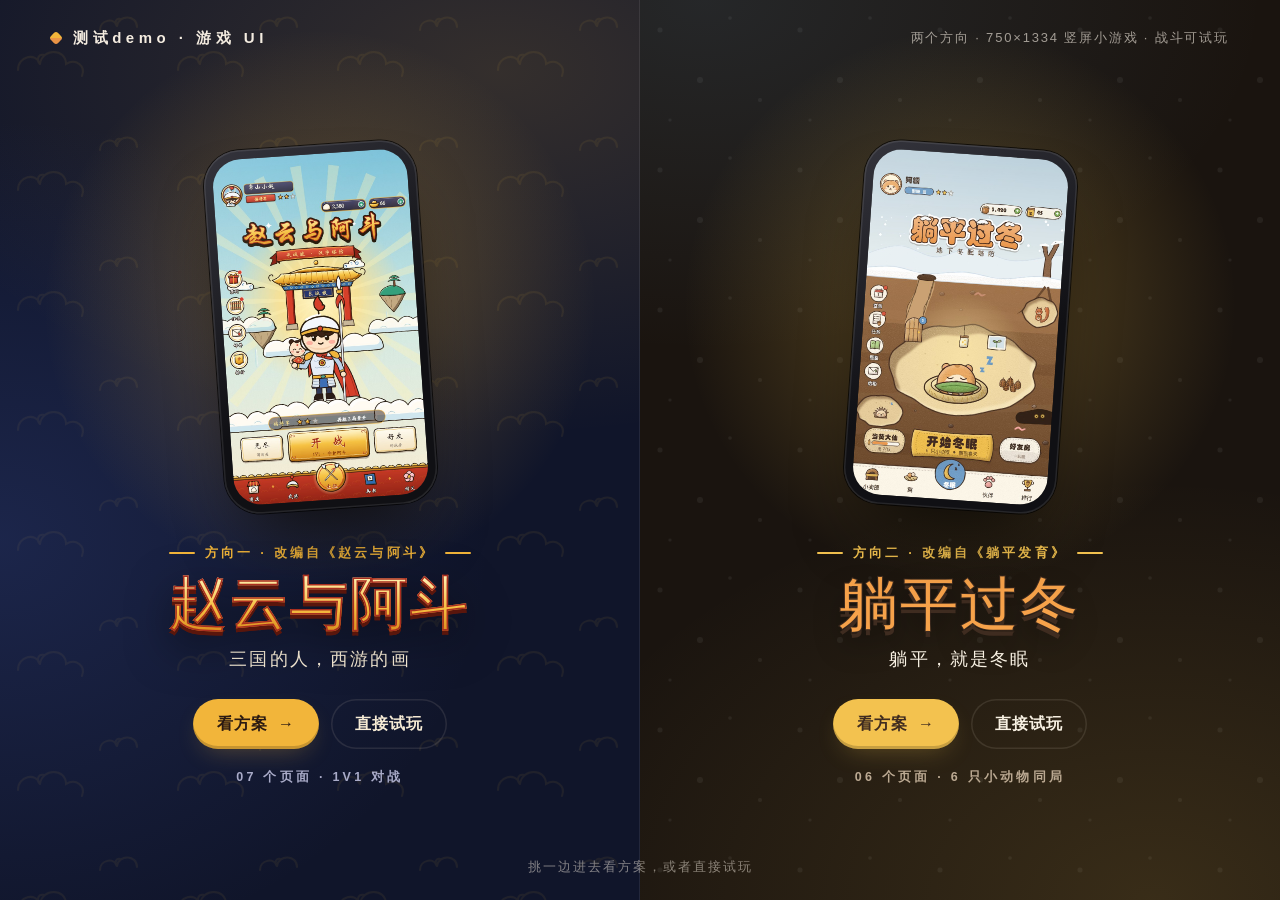
==== index.html @ 1496a067 "测试demo：两个方向的游戏 UI 方案与可试玩 demo 方向一《赵云与阿斗》西游画风、方向二《躺平过冬》动物题材； 首页 + 方案页 + 全屏试玩，750×1334 页面图与展板。  Co-Aut" ====
<!doctype html>
<html lang="zh-CN">
<head>
<meta charset="utf-8">
<meta name="viewport" content="width=device-width,initial-scale=1">
<title>测试demo · 游戏 UI</title>
<link rel="icon" href="data:,">
<link rel="stylesheet" href="site/site.css">
</head>
<body>
<div class="hub-top"><span class="logo"><i></i>测试demo · 游戏 UI</span><span class="meta">两个方向 · 750×1334 竖屏小游戏 · 战斗可试玩</span></div>

<main class="hub">
  <section class="leaf zy t-zy tex">
    <div class="glow"></div>
    <div class="device"><img src="方向一-赵云与阿斗/export/web/01-主页.jpg" alt="赵云与阿斗 主页"></div>
    <div class="leaf-in">
      <span class="kicker">方向一 · 改编自《赵云与阿斗》</span>
      <h1 class="display">赵云与阿斗</h1>
      <p class="tagline">三国的人，西游的画</p>
      <div class="btns"><a class="btn btn-p" href="方向一-赵云与阿斗/index.html">看方案 <span class="ar">→</span></a><a class="btn btn-g" href="方向一-赵云与阿斗/demo.html">直接试玩</a></div>
      <p class="no">07 个页面 · 1V1 对战</p>
    </div>
  </section>

  <section class="leaf tp t-tp tex">
    <div class="glow"></div>
    <div class="device"><img src="方向二-躺平过冬/export/web/01-主页.jpg" alt="躺平过冬 主页"></div>
    <div class="leaf-in">
      <span class="kicker">方向二 · 改编自《躺平发育》</span>
      <h1 class="display">躺平过冬</h1>
      <p class="tagline">躺平，就是冬眠</p>
      <div class="btns"><a class="btn btn-p" href="方向二-躺平过冬/index.html">看方案 <span class="ar">→</span></a><a class="btn btn-g" href="方向二-躺平过冬/demo.html">直接试玩</a></div>
      <p class="no">06 个页面 · 6 只小动物同局</p>
    </div>
  </section>
</main>

<div class="hub-bot">挑一边进去看方案，或者直接试玩</div>
</body>
</html>
---- site/site.css ----
/* 测试demo · 网站样式
   两套主题：.t-zy（赵云与阿斗：天宫夜色 + 金）/ .t-tp（躺平过冬：地底深棕 + 暖灯）
   首页两半各用一套；方向页整页用一套。 */

/* ---------- 基础 ---------- */
:root {
  --ui: "Microsoft YaHei UI", "Microsoft YaHei", "PingFang SC", "Hiragino Sans GB", sans-serif;
  --num: "Bahnschrift", "DIN Alternate", "Segoe UI", sans-serif;
  --ease: cubic-bezier(.2, .7, .2, 1);
  --wrap: 1200px;
}
.t-zy {
  --bg: #10152a; --bg2: #171e3b; --card: #1d2550; --card2: #232d5e;
  --ink: #f7ecd6; --mute: #a9abc8; --dim: #6f7398;
  --line: rgba(242, 190, 90, .2); --line2: rgba(247, 236, 214, .1);
  --accent: #f2b53a; --accent-ink: #2b1a12; --accent2: #e2553b; --glow: rgba(242, 181, 58, .32);
  --display: "STXingkai", "华文行楷", "Xingkai SC", "KaiTi", serif;
  --title-shadow: 0 2px 0 #7a1f12, 0 6px 22px rgba(0, 0, 0, .45);
}
.t-tp {
  --bg: #1a140f; --bg2: #241b14; --card: #2c2219; --card2: #35291e;
  --ink: #f8f1e3; --mute: #bba992; --dim: #7d6b58;
  --line: rgba(243, 194, 79, .2); --line2: rgba(248, 241, 227, .1);
  --accent: #f3c24f; --accent-ink: #3f2c20; --accent2: #ea9446; --glow: rgba(243, 194, 79, .3);
  --display: "STHupo", "华文琥珀", "Hupo", "YouYuan", sans-serif;
  --title-shadow: 0 3px 0 #6b3a14, 0 8px 24px rgba(0, 0, 0, .5);
}
* { box-sizing: border-box; }
html { scroll-behavior: smooth; scroll-padding-top: 76px; }
body { margin: 0; font: 16px/1.8 var(--ui); color: var(--ink); background: var(--bg); -webkit-font-smoothing: antialiased; }
a { color: inherit; text-decoration: none; }
img { display: block; max-width: 100%; }
::selection { background: var(--accent); color: var(--accent-ink); }
.wrap { width: min(var(--wrap), 100% - 64px); margin: 0 auto; }
.sr { position: absolute; width: 1px; height: 1px; overflow: hidden; clip: rect(0 0 0 0); }

/* 背景肌理：天宫 = 祥云纹 + 金光；地底 = 雪点 + 暖光 */
.t-zy .tex, .t-zy.tex { background:
  radial-gradient(900px 520px at 78% 8%, rgba(242, 181, 58, .16), transparent 70%),
  radial-gradient(700px 600px at 0% 60%, rgba(70, 96, 190, .22), transparent 70%),
  url("data:image/svg+xml,%3Csvg xmlns='http://www.w3.org/2000/svg' width='160' height='120'%3E%3Cg fill='none' stroke='%23f2b53a' stroke-opacity='.07' stroke-width='2' stroke-linecap='round'%3E%3Cpath d='M18 70c0-14 18-18 22-6c2-16 26-16 26 0c10-6 20 2 16 12M40 64c-4-4-2-10 4-9M100 30c0-10 14-13 17-4c2-12 20-11 20 1M117 26c-3-3-1-8 3-7'/%3E%3C/g%3E%3C/svg%3E"),
  var(--bg); }
.t-tp .tex, .t-tp.tex { background:
  radial-gradient(900px 600px at 80% 100%, rgba(243, 194, 79, .14), transparent 70%),
  radial-gradient(800px 500px at 10% 0%, rgba(108, 155, 198, .14), transparent 70%),
  url("data:image/svg+xml,%3Csvg xmlns='http://www.w3.org/2000/svg' width='140' height='140'%3E%3Cg fill='%23fff' fill-opacity='.06'%3E%3Ccircle cx='20' cy='30' r='2.5'/%3E%3Ccircle cx='90' cy='18' r='1.8'/%3E%3Ccircle cx='60' cy='80' r='3'/%3E%3Ccircle cx='120' cy='100' r='2'/%3E%3Ccircle cx='30' cy='120' r='1.6'/%3E%3C/g%3E%3C/svg%3E"),
  var(--bg); }

/* ---------- 文字 ---------- */
.kicker { display: inline-flex; align-items: center; gap: 10px; font: 600 13px/1 var(--ui); letter-spacing: .24em; color: var(--accent); }
.kicker::before { content: ""; width: 26px; height: 2px; background: currentColor; border-radius: 2px; }
.display { font-family: var(--display); font-weight: normal; line-height: 1.02; margin: 0; color: var(--accent); text-shadow: var(--title-shadow); letter-spacing: .04em; }
.t-tp .display { color: #f6a24a; -webkit-text-stroke: 2px #3f2c20; paint-order: stroke fill; text-shadow: 0 0 0 transparent, 0 6px 0 #3f2c20, 0 14px 30px rgba(0, 0, 0, .45); }
.t-zy .display { background: linear-gradient(#fff3b8, #f6c043 55%, #d98a1c); -webkit-background-clip: text; background-clip: text; color: transparent; -webkit-text-stroke: 1.5px #a92e1f; text-shadow: none; filter: drop-shadow(0 4px 0 #5a160c) drop-shadow(0 12px 22px rgba(0, 0, 0, .5)); }
.tagline { font: 500 22px/1.5 var(--ui); color: var(--ink); letter-spacing: .12em; margin: 18px 0 0; }
.lead { color: var(--mute); font-size: 17px; line-height: 1.95; max-width: 34em; margin: 22px 0 0; }
.lead b { color: var(--ink); font-weight: 600; }

/* ---------- 按钮 ---------- */
.btn { --h: 50px; display: inline-flex; align-items: center; gap: 10px; height: var(--h); padding: 0 24px; border-radius: 999px; font: 600 16px/1 var(--ui); letter-spacing: .06em; cursor: pointer; border: 0; transition: transform .25s var(--ease), box-shadow .25s var(--ease), background .25s; }
.btn .ar { transition: transform .25s var(--ease); }
.btn:hover .ar { transform: translateX(4px); }
.btn-p { background: var(--accent); color: var(--accent-ink); box-shadow: 0 10px 26px -10px var(--glow), inset 0 -3px 0 rgba(0, 0, 0, .18); }
.btn-p:hover { transform: translateY(-2px); box-shadow: 0 16px 32px -12px var(--glow), inset 0 -3px 0 rgba(0, 0, 0, .18); }
.btn-g { background: transparent; color: var(--ink); box-shadow: inset 0 0 0 1.5px var(--line2); }
.btn-g:hover { box-shadow: inset 0 0 0 1.5px var(--accent); color: var(--accent); }
.btns { display: flex; gap: 12px; flex-wrap: wrap; margin-top: 34px; }

/* ---------- 手机外壳 ---------- */
.device { position: relative; padding: 9px; border-radius: 36px; background: linear-gradient(150deg, #34343c, #101014 60%); box-shadow: inset 0 0 0 1.5px rgba(255, 255, 255, .09), 0 0 0 1px rgba(0, 0, 0, .7), 0 40px 70px -28px rgba(0, 0, 0, .75); }
.device::after { content: ""; position: absolute; inset: 9px; border-radius: 28px; pointer-events: none; background: linear-gradient(135deg, rgba(255, 255, 255, .12), transparent 32%); }
.device img, .device .scr { width: 100%; aspect-ratio: 750 / 1334; border-radius: 28px; object-fit: cover; background: #000; }

/* ---------- 顶栏 ---------- */
.nav { position: sticky; top: 0; z-index: 50; backdrop-filter: blur(14px) saturate(1.2); -webkit-backdrop-filter: blur(14px) saturate(1.2); background: color-mix(in srgb, var(--bg) 78%, transparent); border-bottom: 1px solid var(--line2); }
.nav .wrap { display: flex; align-items: center; height: 64px; gap: 28px; }
.nav .back { display: inline-flex; align-items: center; gap: 8px; color: var(--mute); font-size: 14px; transition: color .2s; }
.nav .back:hover { color: var(--ink); }
.nav .name { font-family: var(--display); font-size: 24px; color: var(--accent); letter-spacing: .06em; }
.nav .links { margin-left: auto; display: flex; gap: 6px; }
.nav .links a { padding: 8px 14px; border-radius: 999px; font-size: 14px; color: var(--mute); transition: color .2s, background .2s; }
.nav .links a:hover { color: var(--ink); }
.nav .links a.on { color: var(--accent-ink); background: var(--accent); }
.nav .other { font-size: 14px; color: var(--mute); padding-left: 18px; border-left: 1px solid var(--line2); transition: color .2s; }
.nav .other:hover { color: var(--accent); }

/* ---------- 方向页：开场 ---------- */
.hero { position: relative; min-height: calc(100vh - 64px); display: grid; grid-template-columns: 1.05fr .95fr; align-items: center; gap: 40px; padding: 40px 0 80px; }
.hero .display { font-size: clamp(64px, 7.2vw, 112px); margin-top: 26px; white-space: nowrap; }
.facts { display: flex; gap: 36px; margin-top: 40px; padding-top: 26px; border-top: 1px solid var(--line2); }
.facts div { display: grid; gap: 4px; }
.facts b { font: 600 34px/1 var(--num); color: var(--ink); }
.facts span { font-size: 13px; color: var(--mute); letter-spacing: .1em; }
.stack { position: relative; height: min(78vh, 720px); }
.stack .device { position: absolute; width: min(300px, 26vw); transition: transform .6s var(--ease); }
.stack .d1 { right: 18%; top: 4%; z-index: 2; transform: rotate(-4deg); }
.stack .d2 { right: 0; top: 18%; transform: rotate(7deg) scale(.86); filter: brightness(.8); }
.stack .halo { position: absolute; right: 8%; top: 12%; width: 520px; height: 520px; border-radius: 50%; background: radial-gradient(circle, var(--glow), transparent 65%); filter: blur(10px); }
.scroll-hint { position: absolute; left: 0; bottom: 26px; display: flex; align-items: center; gap: 10px; color: var(--dim); font-size: 13px; letter-spacing: .14em; }
.scroll-hint i { width: 1px; height: 36px; background: linear-gradient(var(--accent), transparent); animation: drip 1.8s ease-in-out infinite; }
@keyframes drip { 0% { transform: scaleY(0); transform-origin: top; } 50% { transform: scaleY(1); transform-origin: top; } 51% { transform-origin: bottom; } 100% { transform: scaleY(0); transform-origin: bottom; } }

/* ---------- 章节 ---------- */
.sec { padding: 120px 0; position: relative; }
.sec + .sec { border-top: 1px solid var(--line2); }
.sec-head { display: grid; grid-template-columns: 120px 1fr; gap: 24px; margin-bottom: 56px; align-items: end; }
.sec-head .no { font: 600 72px/0.8 var(--num); color: transparent; -webkit-text-stroke: 1.5px var(--accent); opacity: .9; }
.sec-head h2 { margin: 0; font: 700 40px/1.2 var(--ui); letter-spacing: .06em; }
.sec-head h2 small { display: block; font: 600 12px/1 var(--num); letter-spacing: .32em; color: var(--accent); margin-bottom: 14px; }
.sec-head p { grid-column: 2; margin: 14px 0 0; color: var(--mute); max-width: 40em; }
.sub-h { display: flex; align-items: baseline; gap: 14px; margin: 70px 0 24px; font: 700 20px/1 var(--ui); letter-spacing: .08em; }
.sub-h:first-child { margin-top: 0; }
.sub-h span { font: 500 13px/1 var(--ui); color: var(--mute); letter-spacing: .04em; }

/* 改编对照 */
.map { display: grid; grid-template-columns: 1fr 1fr; gap: 14px; }
.map .row { display: grid; grid-template-columns: minmax(96px, .8fr) 28px 1.6fr; align-items: center; gap: 14px; padding: 20px 22px; border-radius: 18px; background: var(--card); box-shadow: inset 0 0 0 1px var(--line2); transition: transform .3s var(--ease), box-shadow .3s; }
.map .row:hover { transform: translateY(-3px); box-shadow: inset 0 0 0 1px var(--line), 0 18px 30px -22px rgba(0, 0, 0, .6); }
.map .was { color: var(--mute); font-size: 15px; line-height: 1.5; }
.map .arr { color: var(--accent); font: 600 18px/1 var(--num); text-align: center; }
.map .now b { display: block; font-size: 17px; line-height: 1.45; color: var(--ink); }
.map .now span { display: block; margin-top: 4px; font-size: 13.5px; line-height: 1.6; color: var(--mute); }
.big-quote { margin: 0 0 48px; font: 500 30px/1.6 var(--ui); letter-spacing: .04em; max-width: 26em; }
.big-quote em { font-style: normal; color: var(--accent); }

/* 视觉：角色台、零件、配色、字体 */
.stage { position: relative; border-radius: 26px; overflow: hidden; background: var(--card); box-shadow: inset 0 0 0 1px var(--line2); }
.stage svg { display: block; width: 100%; height: auto; }
.stage .cap { display: none; }
.parts { display: grid; grid-template-columns: repeat(4, 1fr); gap: 14px; }
.part { border-radius: 20px; background: var(--card); box-shadow: inset 0 0 0 1px var(--line2); padding: 26px 20px 16px; display: grid; justify-items: center; align-content: space-between; gap: 14px; transition: transform .3s var(--ease); }
.part:hover { transform: translateY(-3px); }
.part svg { width: 100%; height: 132px; }
.part span { font-size: 13px; color: var(--mute); }
.pal { display: grid; grid-template-columns: repeat(auto-fit, minmax(120px, 1fr)); gap: 14px; }
.sw { border-radius: 18px; overflow: hidden; background: var(--card); box-shadow: inset 0 0 0 1px var(--line2); }
.sw i { display: block; height: 96px; }
.sw div { padding: 12px 14px 14px; display: grid; gap: 2px; }
.sw b { font-size: 15px; }
.sw code { font: 12px/1 var(--num); color: var(--mute); letter-spacing: .06em; }
.type { display: grid; grid-template-columns: 1.3fr 1fr 1fr; gap: 14px; }
.type > div { border-radius: 20px; background: var(--card); box-shadow: inset 0 0 0 1px var(--line2); padding: 26px 26px 22px; }
.type .smp { font-size: 54px; line-height: 1.15; color: var(--ink); margin-bottom: 14px; }
.type b { display: block; font-size: 15px; }
.type span { font-size: 13px; color: var(--mute); }

/* 页面一览 */
.gallery { display: grid; grid-template-columns: repeat(4, 1fr); gap: 40px 28px; }
.shot { cursor: zoom-in; }
.shot .device { transition: transform .45s var(--ease), box-shadow .45s var(--ease); }
.shot:hover .device { transform: translateY(-8px); box-shadow: inset 0 0 0 1.5px rgba(255, 255, 255, .09), 0 0 0 1px rgba(0, 0, 0, .7), 0 50px 80px -30px rgba(0, 0, 0, .85), 0 0 0 3px var(--accent); }
.shot figcaption { margin-top: 18px; display: grid; gap: 4px; }
.shot figcaption b { font-size: 16px; display: flex; align-items: baseline; gap: 10px; }
.shot figcaption b em { font: 600 13px/1 var(--num); font-style: normal; color: var(--accent); letter-spacing: .1em; }
.shot figcaption span { font-size: 13.5px; color: var(--mute); line-height: 1.65; }

/* 看大图 */
.lb { position: fixed; inset: 0; z-index: 200; display: grid; grid-template-columns: 80px 1fr 80px; align-items: center; background: rgba(6, 6, 10, .86); backdrop-filter: blur(8px); -webkit-backdrop-filter: blur(8px); opacity: 0; pointer-events: none; transition: opacity .3s var(--ease); }
.lb.on { opacity: 1; pointer-events: auto; }
.lb figure { margin: 0; display: grid; justify-items: center; gap: 16px; }
.lb .device { height: min(86vh, 980px); width: auto; aspect-ratio: auto; }
.lb .device img { height: calc(min(86vh, 980px) - 18px); width: auto; }
.lb.on .device { animation: pop .35s var(--ease); }
@keyframes pop { from { transform: scale(.94); opacity: .4; } }
.lb figcaption { color: #e8e2d6; font-size: 15px; letter-spacing: .06em; }
.lb figcaption em { font-style: normal; color: var(--accent); margin-right: 10px; font-family: var(--num); }
.lb button { width: 56px; height: 56px; border-radius: 50%; border: 0; background: rgba(255, 255, 255, .08); color: #fff; font-size: 22px; cursor: pointer; justify-self: center; transition: background .2s; }
.lb button:hover { background: rgba(255, 255, 255, .18); }
.lb .x { position: absolute; top: 20px; right: 20px; width: 46px; height: 46px; font-size: 20px; }

/* 试玩 */
.play { display: grid; grid-template-columns: auto 1fr; gap: 56px; align-items: start; }
.play-phone { position: sticky; top: 88px; }
#phone { position: relative; width: min(400px, 86vw); aspect-ratio: 750 / 1334; border-radius: 40px; overflow: hidden; background: #0c0a09; box-shadow: 0 0 0 10px #121216, 0 0 0 11.5px rgba(255, 255, 255, .1), 0 50px 90px -30px rgba(0, 0, 0, .85); }
.play-phone .under { margin-top: 26px; display: flex; justify-content: space-between; align-items: center; font-size: 13px; color: var(--mute); }
.play-phone .under a { color: var(--accent); }
.panel { border-radius: 24px; background: var(--card); box-shadow: inset 0 0 0 1px var(--line2); padding: 8px; }
.pn-sec { padding: 22px 22px 20px; }
.pn-sec + .pn-sec { border-top: 1px solid var(--line2); }
.pn-h { font: 600 12px/1 var(--num); letter-spacing: .3em; color: var(--accent); margin-bottom: 14px; display: flex; align-items: center; gap: 10px; }
.pn-h::after { content: ""; flex: 1; height: 1px; background: var(--line2); }
.pn-pages { display: grid; grid-template-columns: repeat(auto-fill, minmax(120px, 1fr)); gap: 8px; }
.pn-pages button, .pn-acts button { position: relative; text-align: left; padding: 11px 14px; border-radius: 12px; border: 0; background: var(--card2); color: var(--ink); font: 14px/1.3 var(--ui); cursor: pointer; transition: background .2s, color .2s, transform .2s; }
.pn-pages button:hover, .pn-acts button:hover { background: color-mix(in srgb, var(--card2) 70%, var(--accent)); }
.pn-pages button em { display: block; font: 600 11px/1 var(--num); font-style: normal; color: var(--dim); letter-spacing: .1em; margin-bottom: 6px; }
.pn-pages button.on { background: var(--accent); color: var(--accent-ink); }
.pn-pages button.on em { color: var(--accent-ink); opacity: .6; }
.pn-row { display: flex; gap: 10px; flex-wrap: wrap; align-items: center; }
.seg { display: inline-flex; padding: 4px; border-radius: 999px; background: var(--card2); }
.seg button { border: 0; background: none; color: var(--mute); padding: 8px 16px; border-radius: 999px; font: 600 13px/1 var(--num); letter-spacing: .06em; cursor: pointer; transition: background .2s, color .2s; }
.seg button.on { background: var(--accent); color: var(--accent-ink); }
.tgl { display: inline-flex; align-items: center; gap: 10px; border: 0; background: none; color: var(--ink); font: 14px/1 var(--ui); cursor: pointer; padding: 6px 4px; }
.tgl i { width: 38px; height: 22px; border-radius: 999px; background: var(--card2); position: relative; transition: background .2s; box-shadow: inset 0 0 0 1px var(--line2); }
.tgl i::after { content: ""; position: absolute; top: 3px; left: 3px; width: 16px; height: 16px; border-radius: 50%; background: var(--mute); transition: transform .25s var(--ease), background .2s; }
.tgl.on i { background: var(--accent); }
.tgl.on i::after { transform: translateX(16px); background: var(--accent-ink); }
.pn-acts { display: grid; grid-template-columns: 1fr 1fr; gap: 8px; }
.pn-acts.off { opacity: .45; pointer-events: none; }
.pn-tips { margin: 0; padding: 0; list-style: none; counter-reset: t; display: grid; gap: 10px; }
.pn-tips li { counter-increment: t; display: grid; grid-template-columns: 26px 1fr; gap: 10px; font-size: 14px; line-height: 1.6; color: var(--mute); }
.pn-tips li::before { content: counter(t); width: 22px; height: 22px; border-radius: 50%; display: grid; place-items: center; font: 600 12px/1 var(--num); color: var(--accent); box-shadow: inset 0 0 0 1.5px var(--line); margin-top: 1px; }
.pn-note { font-size: 12.5px; color: var(--dim); margin-top: 12px; }

/* 页脚：去另一个方向 */
.next { display: grid; grid-template-columns: 1fr auto; align-items: center; gap: 40px; padding: 56px 60px; border-radius: 32px; overflow: hidden; position: relative; isolation: isolate; color: #fff; transition: transform .4s var(--ease); }
.next:hover { transform: translateY(-4px); }
.next small { font: 600 12px/1 var(--num); letter-spacing: .3em; opacity: .8; }
.next h3 { margin: 14px 0 0; font-weight: normal; font-size: 64px; line-height: 1; }
.next p { margin: 14px 0 0; opacity: .8; }
.next .device { width: 150px; transform: rotate(6deg) translateY(30px); }
.next.to-tp { background: radial-gradient(600px 300px at 80% 100%, rgba(243, 194, 79, .3), transparent), linear-gradient(120deg, #2c2219, #1a140f); }
.next.to-tp h3 { font-family: "STHupo", "华文琥珀", sans-serif; color: #f6a24a; }
.next.to-zy { background: radial-gradient(600px 300px at 80% 0%, rgba(242, 181, 58, .3), transparent), linear-gradient(120deg, #1d2550, #10152a); }
.next.to-zy h3 { font-family: "STXingkai", "华文行楷", serif; color: #f6c043; }
.foot { padding: 60px 0 70px; color: var(--dim); font-size: 13px; display: flex; justify-content: space-between; gap: 20px; flex-wrap: wrap; }

/* 进场动画 */
.rv { opacity: 0; transform: translateY(26px); transition: opacity .8s var(--ease), transform .8s var(--ease); transition-delay: var(--d, 0s); }
.rv.in { opacity: 1; transform: none; }

/* ---------- 首页：左右两扇 ---------- */
.hub { height: 100vh; min-height: 680px; display: flex; overflow: hidden; background: #0b0a0a; }
.leaf { position: relative; flex: 1 1 0; min-width: 0; display: flex; flex-direction: column; align-items: center; justify-content: center; gap: 4.2vh; padding: 92px 4vw 64px; overflow: hidden; text-align: center; transition: flex-grow .8s var(--ease); isolation: isolate; color: var(--ink); }
.hub:hover .leaf { flex-grow: .8; }
.hub .leaf:hover { flex-grow: 1.25; }
.leaf .glow { position: absolute; z-index: -1; left: 50%; top: 34%; width: 70vh; height: 70vh; transform: translate(-50%, -50%); border-radius: 50%; background: radial-gradient(circle, var(--glow), transparent 62%); transition: opacity .6s; }
.leaf .device { width: calc(42vh * 750 / 1334); flex: none; transition: transform .8s var(--ease), opacity .5s, filter .5s; }
.leaf.zy .device { transform: rotate(-4deg); }
.leaf.tp .device { transform: rotate(4deg); }
.leaf:hover .device { transform: translateY(-6px) rotate(0) scale(1.03); }
.leaf-in { display: flex; flex-direction: column; align-items: center; transition: opacity .5s; }
.leaf .kicker::after { content: ""; width: 26px; height: 2px; background: currentColor; border-radius: 2px; }
.leaf .display { font-size: clamp(54px, 6.4vh, 86px); margin-top: 16px; white-space: nowrap; }
.leaf .tagline { font-size: 18px; margin-top: 12px; }
.leaf .btns { margin-top: 26px; justify-content: center; }
.leaf .no { font: 600 12.5px/1 var(--num); letter-spacing: .26em; color: var(--mute); margin: 22px 0 0; }
.hub:hover .leaf:not(:hover) .device { opacity: .55; filter: saturate(.7); }
.hub:hover .leaf:not(:hover) .leaf-in { opacity: .6; }
.hub:hover .leaf:not(:hover) .glow { opacity: .3; }
.leaf + .leaf { box-shadow: -1px 0 0 rgba(255, 255, 255, .08); }
.hub-top { position: fixed; z-index: 10; top: 0; left: 0; right: 0; display: flex; justify-content: space-between; align-items: center; padding: 26px 4vw; color: #f4ece0; pointer-events: none; }
.hub-top .logo { font: 700 15px/1 var(--ui); letter-spacing: .3em; display: flex; align-items: center; gap: 12px; }
.hub-top .logo i { width: 10px; height: 10px; border-radius: 3px; background: linear-gradient(135deg, #f2b53a 50%, #ea9446 50%); transform: rotate(45deg); }
.hub-top .meta { font-size: 13px; letter-spacing: .14em; color: rgba(244, 236, 224, .62); }
.hub-bot { position: fixed; z-index: 10; left: 0; right: 0; bottom: 22px; text-align: center; font-size: 12.5px; letter-spacing: .16em; color: rgba(244, 236, 224, .5); pointer-events: none; }

/* ---------- 全屏试玩 ---------- */
.full { height: 100vh; display: grid; grid-template-rows: 64px 1fr; overflow: hidden; }
.full .nav { position: static; }
.full-main { display: grid; grid-template-columns: 1fr 340px; gap: 40px; padding: 24px 40px 28px; min-height: 0; }
.full-main .phone-box { display: grid; place-items: center; min-height: 0; }
.full #phone { width: auto; height: calc(100vh - 64px - 52px - 24px); max-height: 1000px; }
.full .panel { overflow: auto; max-height: calc(100vh - 64px - 52px); align-self: center; }

/* ---------- 窄屏 ---------- */
@media (max-width: 1080px) {
  .gallery { grid-template-columns: repeat(3, 1fr); }
  .play { grid-template-columns: 1fr; justify-items: center; }
  .play-phone { position: static; }
  .play .panel { width: min(560px, 100%); }
}
@media (max-width: 860px) {
  .hub { flex-direction: column; height: auto; }
  .leaf { min-height: 100vh; padding: 96px 24px 70px; gap: 30px; }
  .leaf .device { width: min(56vw, 240px); }
  .leaf .display { font-size: 60px; }
  .hub:hover .leaf:not(:hover) .leaf-in, .hub:hover .leaf:not(:hover) .device { opacity: 1; filter: none; }
  .hub-top .meta { display: none; }
  .hub-bot { display: none; }
  .hub-top, .hub-bot { position: absolute; }
  .hero { grid-template-columns: 1fr; min-height: 0; padding-top: 60px; }
  .stack { height: 520px; }
  .stack .device { width: 220px; }
  .map, .type { grid-template-columns: 1fr; }
  .gallery { grid-template-columns: repeat(2, 1fr); gap: 30px 18px; }
  .sec-head { grid-template-columns: 1fr; }
  .sec-head p { grid-column: 1; }
  .nav .links { display: none; }
  .next { grid-template-columns: 1fr; padding: 40px 30px; }
  .next .device { display: none; }
  .full-main { grid-template-columns: 1fr; padding: 16px; }
  .full .panel { display: none; }
}
@media (prefers-reduced-motion: reduce) {
  * { animation: none !important; transition: none !important; scroll-behavior: auto !important; }
  .rv { opacity: 1; transform: none; }
}
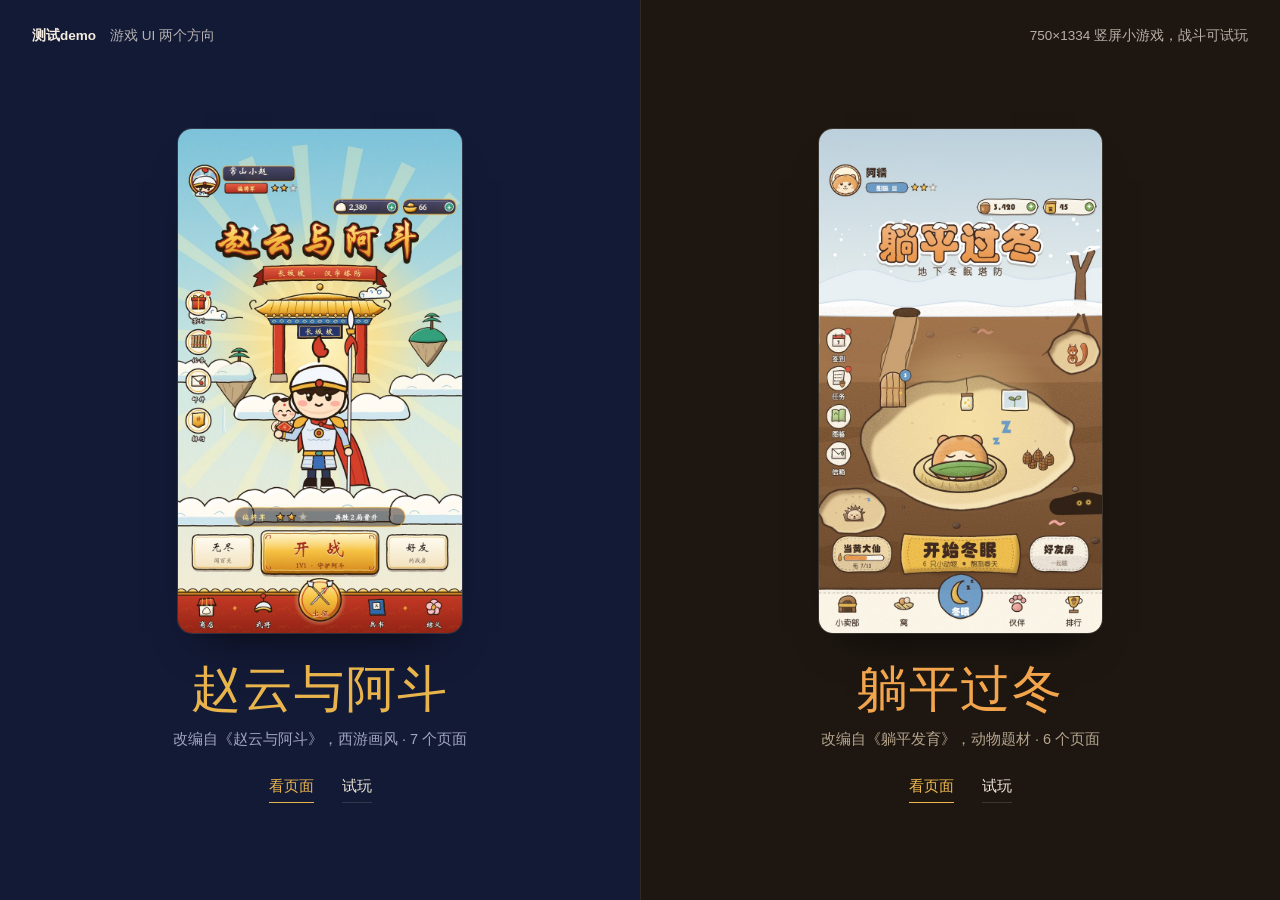
==== commit b63f2fe6: "网站改成平实的作品说明页：页面截图放在最前，思路缩成一段话加对照表 - 方向页：标题一行，下面直接是整宽横滑的大截图；思路只留两段话和原作/这里对照表 - 去掉光晕、渐变卡片、英文小标、描边序号、数据" ====
--- a/index.html
+++ b/index.html
@@ -8,34 +8,24 @@
 <link rel="stylesheet" href="site/site.css">
 </head>
 <body>
-<div class="hub-top"><span class="logo"><i></i>测试demo · 游戏 UI</span><span class="meta">两个方向 · 750×1334 竖屏小游戏 · 战斗可试玩</span></div>
-
+<div class="hub-top"><span><b>测试demo</b>　游戏 UI 两个方向</span><span>750×1334 竖屏小游戏，战斗可试玩</span></div>
 <main class="hub">
-  <section class="leaf zy t-zy tex">
-    <div class="glow"></div>
-    <div class="device"><img src="方向一-赵云与阿斗/export/web/01-主页.jpg" alt="赵云与阿斗 主页"></div>
+  <section class="leaf t-zy">
+    <a class="shot-a" href="方向一-赵云与阿斗/index.html"><img src="方向一-赵云与阿斗/export/web/01-主页.jpg" alt="赵云与阿斗 主页"></a>
     <div class="leaf-in">
-      <span class="kicker">方向一 · 改编自《赵云与阿斗》</span>
-      <h1 class="display">赵云与阿斗</h1>
-      <p class="tagline">三国的人，西游的画</p>
-      <div class="btns"><a class="btn btn-p" href="方向一-赵云与阿斗/index.html">看方案 <span class="ar">→</span></a><a class="btn btn-g" href="方向一-赵云与阿斗/demo.html">直接试玩</a></div>
-      <p class="no">07 个页面 · 1V1 对战</p>
+      <h1 class="logo">赵云与阿斗</h1>
+      <p>改编自《赵云与阿斗》，西游画风 · 7 个页面</p>
+      <div class="acts"><a class="tl strong" href="方向一-赵云与阿斗/index.html">看页面</a><a class="tl" href="方向一-赵云与阿斗/demo.html">试玩</a></div>
     </div>
   </section>
-
-  <section class="leaf tp t-tp tex">
-    <div class="glow"></div>
-    <div class="device"><img src="方向二-躺平过冬/export/web/01-主页.jpg" alt="躺平过冬 主页"></div>
+  <section class="leaf t-tp">
+    <a class="shot-a" href="方向二-躺平过冬/index.html"><img src="方向二-躺平过冬/export/web/01-主页.jpg" alt="躺平过冬 主页"></a>
     <div class="leaf-in">
-      <span class="kicker">方向二 · 改编自《躺平发育》</span>
-      <h1 class="display">躺平过冬</h1>
-      <p class="tagline">躺平，就是冬眠</p>
-      <div class="btns"><a class="btn btn-p" href="方向二-躺平过冬/index.html">看方案 <span class="ar">→</span></a><a class="btn btn-g" href="方向二-躺平过冬/demo.html">直接试玩</a></div>
-      <p class="no">06 个页面 · 6 只小动物同局</p>
+      <h1 class="logo">躺平过冬</h1>
+      <p>改编自《躺平发育》，动物题材 · 6 个页面</p>
+      <div class="acts"><a class="tl strong" href="方向二-躺平过冬/index.html">看页面</a><a class="tl" href="方向二-躺平过冬/demo.html">试玩</a></div>
     </div>
   </section>
 </main>
-
-<div class="hub-bot">挑一边进去看方案，或者直接试玩</div>
 </body>
 </html>
--- a/site/site.css
+++ b/site/site.css
@@ -1,287 +1,235 @@
 /* 测试demo · 网站样式
-   两套主题：.t-zy（赵云与阿斗：天宫夜色 + 金）/ .t-tp（躺平过冬：地底深棕 + 暖灯）
-   首页两半各用一套；方向页整页用一套。 */
-
-/* ---------- 基础 ---------- */
+   平实的作品说明页：纯色底、细线分隔、宋体标题、截图做主角。不用光晕、渐变卡片、英文小标、浮动特效。
+   两套底色：.t-zy 赵云与阿斗（深蓝）/ .t-tp 躺平过冬（深棕）。 */
+
 :root {
   --ui: "Microsoft YaHei UI", "Microsoft YaHei", "PingFang SC", "Hiragino Sans GB", sans-serif;
+  --serif: "STZhongsong", "华文中宋", "STSong", "Songti SC", "SimSun", serif;
   --num: "Bahnschrift", "DIN Alternate", "Segoe UI", sans-serif;
-  --ease: cubic-bezier(.2, .7, .2, 1);
   --wrap: 1200px;
 }
-.t-zy {
-  --bg: #10152a; --bg2: #171e3b; --card: #1d2550; --card2: #232d5e;
-  --ink: #f7ecd6; --mute: #a9abc8; --dim: #6f7398;
-  --line: rgba(242, 190, 90, .2); --line2: rgba(247, 236, 214, .1);
-  --accent: #f2b53a; --accent-ink: #2b1a12; --accent2: #e2553b; --glow: rgba(242, 181, 58, .32);
-  --display: "STXingkai", "华文行楷", "Xingkai SC", "KaiTi", serif;
-  --title-shadow: 0 2px 0 #7a1f12, 0 6px 22px rgba(0, 0, 0, .45);
-}
-.t-tp {
-  --bg: #1a140f; --bg2: #241b14; --card: #2c2219; --card2: #35291e;
-  --ink: #f8f1e3; --mute: #bba992; --dim: #7d6b58;
-  --line: rgba(243, 194, 79, .2); --line2: rgba(248, 241, 227, .1);
-  --accent: #f3c24f; --accent-ink: #3f2c20; --accent2: #ea9446; --glow: rgba(243, 194, 79, .3);
-  --display: "STHupo", "华文琥珀", "Hupo", "YouYuan", sans-serif;
-  --title-shadow: 0 3px 0 #6b3a14, 0 8px 24px rgba(0, 0, 0, .5);
-}
+.t-zy { --bg: #131a36; --bg2: #19214a; --ink: #f2e9d6; --mute: #a2a5c0; --dim: #6c7194; --line: rgba(242, 233, 214, .14); --accent: #e9b44c; --accent-ink: #1c1407; --logo: "STXingkai", "华文行楷", "KaiTi", serif; }
+.t-tp { --bg: #1e1711; --bg2: #281f17; --ink: #f4ecdf; --mute: #b5a48d; --dim: #7c6b58; --line: rgba(244, 236, 223, .14); --accent: #eeb84e; --accent-ink: #2a1b0f; --logo: "STHupo", "华文琥珀", "YouYuan", sans-serif; }
 * { box-sizing: border-box; }
-html { scroll-behavior: smooth; scroll-padding-top: 76px; }
-body { margin: 0; font: 16px/1.8 var(--ui); color: var(--ink); background: var(--bg); -webkit-font-smoothing: antialiased; }
+html { scroll-behavior: smooth; scroll-padding-top: 64px; }
+body { margin: 0; font: 15.5px/1.85 var(--ui); color: var(--ink); background: var(--bg); -webkit-font-smoothing: antialiased; }
 a { color: inherit; text-decoration: none; }
 img { display: block; max-width: 100%; }
 ::selection { background: var(--accent); color: var(--accent-ink); }
 .wrap { width: min(var(--wrap), 100% - 64px); margin: 0 auto; }
-.sr { position: absolute; width: 1px; height: 1px; overflow: hidden; clip: rect(0 0 0 0); }
-
-/* 背景肌理：天宫 = 祥云纹 + 金光；地底 = 雪点 + 暖光 */
-.t-zy .tex, .t-zy.tex { background:
-  radial-gradient(900px 520px at 78% 8%, rgba(242, 181, 58, .16), transparent 70%),
-  radial-gradient(700px 600px at 0% 60%, rgba(70, 96, 190, .22), transparent 70%),
-  url("data:image/svg+xml,%3Csvg xmlns='http://www.w3.org/2000/svg' width='160' height='120'%3E%3Cg fill='none' stroke='%23f2b53a' stroke-opacity='.07' stroke-width='2' stroke-linecap='round'%3E%3Cpath d='M18 70c0-14 18-18 22-6c2-16 26-16 26 0c10-6 20 2 16 12M40 64c-4-4-2-10 4-9M100 30c0-10 14-13 17-4c2-12 20-11 20 1M117 26c-3-3-1-8 3-7'/%3E%3C/g%3E%3C/svg%3E"),
-  var(--bg); }
-.t-tp .tex, .t-tp.tex { background:
-  radial-gradient(900px 600px at 80% 100%, rgba(243, 194, 79, .14), transparent 70%),
-  radial-gradient(800px 500px at 10% 0%, rgba(108, 155, 198, .14), transparent 70%),
-  url("data:image/svg+xml,%3Csvg xmlns='http://www.w3.org/2000/svg' width='140' height='140'%3E%3Cg fill='%23fff' fill-opacity='.06'%3E%3Ccircle cx='20' cy='30' r='2.5'/%3E%3Ccircle cx='90' cy='18' r='1.8'/%3E%3Ccircle cx='60' cy='80' r='3'/%3E%3Ccircle cx='120' cy='100' r='2'/%3E%3Ccircle cx='30' cy='120' r='1.6'/%3E%3C/g%3E%3C/svg%3E"),
-  var(--bg); }
-
-/* ---------- 文字 ---------- */
-.kicker { display: inline-flex; align-items: center; gap: 10px; font: 600 13px/1 var(--ui); letter-spacing: .24em; color: var(--accent); }
-.kicker::before { content: ""; width: 26px; height: 2px; background: currentColor; border-radius: 2px; }
-.display { font-family: var(--display); font-weight: normal; line-height: 1.02; margin: 0; color: var(--accent); text-shadow: var(--title-shadow); letter-spacing: .04em; }
-.t-tp .display { color: #f6a24a; -webkit-text-stroke: 2px #3f2c20; paint-order: stroke fill; text-shadow: 0 0 0 transparent, 0 6px 0 #3f2c20, 0 14px 30px rgba(0, 0, 0, .45); }
-.t-zy .display { background: linear-gradient(#fff3b8, #f6c043 55%, #d98a1c); -webkit-background-clip: text; background-clip: text; color: transparent; -webkit-text-stroke: 1.5px #a92e1f; text-shadow: none; filter: drop-shadow(0 4px 0 #5a160c) drop-shadow(0 12px 22px rgba(0, 0, 0, .5)); }
-.tagline { font: 500 22px/1.5 var(--ui); color: var(--ink); letter-spacing: .12em; margin: 18px 0 0; }
-.lead { color: var(--mute); font-size: 17px; line-height: 1.95; max-width: 34em; margin: 22px 0 0; }
-.lead b { color: var(--ink); font-weight: 600; }
-
-/* ---------- 按钮 ---------- */
-.btn { --h: 50px; display: inline-flex; align-items: center; gap: 10px; height: var(--h); padding: 0 24px; border-radius: 999px; font: 600 16px/1 var(--ui); letter-spacing: .06em; cursor: pointer; border: 0; transition: transform .25s var(--ease), box-shadow .25s var(--ease), background .25s; }
-.btn .ar { transition: transform .25s var(--ease); }
-.btn:hover .ar { transform: translateX(4px); }
-.btn-p { background: var(--accent); color: var(--accent-ink); box-shadow: 0 10px 26px -10px var(--glow), inset 0 -3px 0 rgba(0, 0, 0, .18); }
-.btn-p:hover { transform: translateY(-2px); box-shadow: 0 16px 32px -12px var(--glow), inset 0 -3px 0 rgba(0, 0, 0, .18); }
-.btn-g { background: transparent; color: var(--ink); box-shadow: inset 0 0 0 1.5px var(--line2); }
-.btn-g:hover { box-shadow: inset 0 0 0 1.5px var(--accent); color: var(--accent); }
-.btns { display: flex; gap: 12px; flex-wrap: wrap; margin-top: 34px; }
-
-/* ---------- 手机外壳 ---------- */
-.device { position: relative; padding: 9px; border-radius: 36px; background: linear-gradient(150deg, #34343c, #101014 60%); box-shadow: inset 0 0 0 1.5px rgba(255, 255, 255, .09), 0 0 0 1px rgba(0, 0, 0, .7), 0 40px 70px -28px rgba(0, 0, 0, .75); }
-.device::after { content: ""; position: absolute; inset: 9px; border-radius: 28px; pointer-events: none; background: linear-gradient(135deg, rgba(255, 255, 255, .12), transparent 32%); }
-.device img, .device .scr { width: 100%; aspect-ratio: 750 / 1334; border-radius: 28px; object-fit: cover; background: #000; }
+
+/* 游戏名：用游戏里的字体，单色 */
+.logo { font-family: var(--logo); font-weight: normal; line-height: 1.05; margin: 0; color: var(--accent); letter-spacing: .03em; }
+.t-tp .logo { color: #f2a54c; }
+
+/* 文字链接 */
+.tl { display: inline-flex; align-items: center; gap: 6px; padding-bottom: 2px; border-bottom: 1px solid var(--line); transition: border-color .2s, color .2s; }
+.tl:hover { color: var(--accent); border-color: var(--accent); }
+.tl.strong { color: var(--accent); border-color: currentColor; }
 
 /* ---------- 顶栏 ---------- */
-.nav { position: sticky; top: 0; z-index: 50; backdrop-filter: blur(14px) saturate(1.2); -webkit-backdrop-filter: blur(14px) saturate(1.2); background: color-mix(in srgb, var(--bg) 78%, transparent); border-bottom: 1px solid var(--line2); }
-.nav .wrap { display: flex; align-items: center; height: 64px; gap: 28px; }
-.nav .back { display: inline-flex; align-items: center; gap: 8px; color: var(--mute); font-size: 14px; transition: color .2s; }
-.nav .back:hover { color: var(--ink); }
-.nav .name { font-family: var(--display); font-size: 24px; color: var(--accent); letter-spacing: .06em; }
-.nav .links { margin-left: auto; display: flex; gap: 6px; }
-.nav .links a { padding: 8px 14px; border-radius: 999px; font-size: 14px; color: var(--mute); transition: color .2s, background .2s; }
+.nav { position: sticky; top: 0; z-index: 50; background: var(--bg); border-bottom: 1px solid var(--line); }
+.nav .wrap { display: flex; align-items: center; height: 56px; gap: 28px; font-size: 14px; }
+.crumb { display: flex; align-items: center; gap: 10px; color: var(--mute); }
+.crumb a:hover { color: var(--ink); }
+.crumb b { color: var(--ink); font-weight: 600; }
+.nav .links { margin-left: auto; display: flex; gap: 26px; }
+.nav .links a { color: var(--mute); padding: 17px 0 15px; border-bottom: 2px solid transparent; transition: color .2s; }
 .nav .links a:hover { color: var(--ink); }
-.nav .links a.on { color: var(--accent-ink); background: var(--accent); }
-.nav .other { font-size: 14px; color: var(--mute); padding-left: 18px; border-left: 1px solid var(--line2); transition: color .2s; }
+.nav .links a.on { color: var(--ink); border-color: var(--accent); }
+.nav .other { color: var(--mute); padding-left: 26px; border-left: 1px solid var(--line); }
 .nav .other:hover { color: var(--accent); }
 
-/* ---------- 方向页：开场 ---------- */
-.hero { position: relative; min-height: calc(100vh - 64px); display: grid; grid-template-columns: 1.05fr .95fr; align-items: center; gap: 40px; padding: 40px 0 80px; }
-.hero .display { font-size: clamp(64px, 7.2vw, 112px); margin-top: 26px; white-space: nowrap; }
-.facts { display: flex; gap: 36px; margin-top: 40px; padding-top: 26px; border-top: 1px solid var(--line2); }
-.facts div { display: grid; gap: 4px; }
-.facts b { font: 600 34px/1 var(--num); color: var(--ink); }
-.facts span { font-size: 13px; color: var(--mute); letter-spacing: .1em; }
-.stack { position: relative; height: min(78vh, 720px); }
-.stack .device { position: absolute; width: min(300px, 26vw); transition: transform .6s var(--ease); }
-.stack .d1 { right: 18%; top: 4%; z-index: 2; transform: rotate(-4deg); }
-.stack .d2 { right: 0; top: 18%; transform: rotate(7deg) scale(.86); filter: brightness(.8); }
-.stack .halo { position: absolute; right: 8%; top: 12%; width: 520px; height: 520px; border-radius: 50%; background: radial-gradient(circle, var(--glow), transparent 65%); filter: blur(10px); }
-.scroll-hint { position: absolute; left: 0; bottom: 26px; display: flex; align-items: center; gap: 10px; color: var(--dim); font-size: 13px; letter-spacing: .14em; }
-.scroll-hint i { width: 1px; height: 36px; background: linear-gradient(var(--accent), transparent); animation: drip 1.8s ease-in-out infinite; }
-@keyframes drip { 0% { transform: scaleY(0); transform-origin: top; } 50% { transform: scaleY(1); transform-origin: top; } 51% { transform-origin: bottom; } 100% { transform: scaleY(0); transform-origin: bottom; } }
+/* ---------- 开头 ---------- */
+.head { padding: 40px 0 30px; display: grid; grid-template-columns: auto 1fr auto; gap: 48px; align-items: end; }
+.head .logo { font-size: clamp(52px, 5.2vw, 72px); }
+.head p { margin: 0 0 6px; max-width: 32em; color: var(--mute); font-size: 15px; line-height: 1.8; }
+.head .meta { display: grid; gap: 4px; text-align: right; font-size: 13.5px; color: var(--mute); }
+.head .meta span b { color: var(--ink); font-weight: 600; margin-right: 4px; }
+.head .meta a { margin-top: 10px; justify-self: end; }
 
 /* ---------- 章节 ---------- */
-.sec { padding: 120px 0; position: relative; }
-.sec + .sec { border-top: 1px solid var(--line2); }
-.sec-head { display: grid; grid-template-columns: 120px 1fr; gap: 24px; margin-bottom: 56px; align-items: end; }
-.sec-head .no { font: 600 72px/0.8 var(--num); color: transparent; -webkit-text-stroke: 1.5px var(--accent); opacity: .9; }
-.sec-head h2 { margin: 0; font: 700 40px/1.2 var(--ui); letter-spacing: .06em; }
-.sec-head h2 small { display: block; font: 600 12px/1 var(--num); letter-spacing: .32em; color: var(--accent); margin-bottom: 14px; }
-.sec-head p { grid-column: 2; margin: 14px 0 0; color: var(--mute); max-width: 40em; }
-.sub-h { display: flex; align-items: baseline; gap: 14px; margin: 70px 0 24px; font: 700 20px/1 var(--ui); letter-spacing: .08em; }
-.sub-h:first-child { margin-top: 0; }
-.sub-h span { font: 500 13px/1 var(--ui); color: var(--mute); letter-spacing: .04em; }
-
-/* 改编对照 */
-.map { display: grid; grid-template-columns: 1fr 1fr; gap: 14px; }
-.map .row { display: grid; grid-template-columns: minmax(96px, .8fr) 28px 1.6fr; align-items: center; gap: 14px; padding: 20px 22px; border-radius: 18px; background: var(--card); box-shadow: inset 0 0 0 1px var(--line2); transition: transform .3s var(--ease), box-shadow .3s; }
-.map .row:hover { transform: translateY(-3px); box-shadow: inset 0 0 0 1px var(--line), 0 18px 30px -22px rgba(0, 0, 0, .6); }
-.map .was { color: var(--mute); font-size: 15px; line-height: 1.5; }
-.map .arr { color: var(--accent); font: 600 18px/1 var(--num); text-align: center; }
-.map .now b { display: block; font-size: 17px; line-height: 1.45; color: var(--ink); }
-.map .now span { display: block; margin-top: 4px; font-size: 13.5px; line-height: 1.6; color: var(--mute); }
-.big-quote { margin: 0 0 48px; font: 500 30px/1.6 var(--ui); letter-spacing: .04em; max-width: 26em; }
-.big-quote em { font-style: normal; color: var(--accent); }
-
-/* 视觉：角色台、零件、配色、字体 */
-.stage { position: relative; border-radius: 26px; overflow: hidden; background: var(--card); box-shadow: inset 0 0 0 1px var(--line2); }
+.sec { padding: 72px 0; border-top: 1px solid var(--line); }
+.sec-h { display: flex; align-items: baseline; gap: 18px; margin-bottom: 30px; }
+.sec-h h2 { margin: 0; font: 600 28px/1.3 var(--serif); letter-spacing: .04em; }
+.sec-h span { color: var(--mute); font-size: 14px; }
+.h3 { margin: 48px 0 16px; font: 600 15px/1.4 var(--ui); color: var(--ink); }
+.h3:first-of-type { margin-top: 0; }
+.h3 span { font-weight: normal; color: var(--mute); margin-left: 10px; font-size: 13.5px; }
+
+/* ---------- 页面：整宽横滑的大截图 ---------- */
+#pages { border-top: 0; padding-top: 8px; }
+.gallery { --gut: max(32px, calc((100vw - var(--wrap)) / 2)); display: flex; gap: 40px; overflow-x: auto; overscroll-behavior-x: contain; scroll-snap-type: x mandatory; scroll-padding: 0 var(--gut); margin: 0 calc(50% - 50vw); padding: 0 var(--gut) 8px; scrollbar-width: none; cursor: grab; }
+.gallery::-webkit-scrollbar { display: none; }
+.gallery.drag { cursor: grabbing; scroll-snap-type: none; }
+.gallery.drag .shot { pointer-events: none; }
+.shot { flex: 0 0 clamp(280px, calc((100vh - 236px) * 750 / 1334), 520px); margin: 0; scroll-snap-align: start; cursor: zoom-in; }
+.shot img { width: 100%; aspect-ratio: 750 / 1334; object-fit: cover; border-radius: 16px; background: #000; box-shadow: 0 0 0 1px var(--line), 0 18px 36px -22px rgba(0, 0, 0, .7); -webkit-user-drag: none; user-select: none; }
+.shot figcaption { margin-top: 16px; display: grid; grid-template-columns: 30px 1fr; column-gap: 8px; }
+.shot figcaption em { font: 13px/1.9 var(--num); font-style: normal; color: var(--dim); }
+.shot figcaption b { font-weight: 600; font-size: 15.5px; }
+.shot figcaption span { grid-column: 2; color: var(--mute); font-size: 13.5px; line-height: 1.7; }
+.rail-ctl { display: flex; align-items: center; gap: 16px; margin-top: 26px; }
+.rail-no { font: 13px/1 var(--num); letter-spacing: .08em; color: var(--mute); min-width: 58px; }
+.rail-no b { color: var(--ink); font-weight: 600; }
+.rail-bar { flex: 1; height: 1px; background: var(--line); position: relative; }
+.rail-bar i { position: absolute; top: -1px; height: 3px; left: 0; background: var(--ink); transition: transform .15s linear; }
+.rail-btn { width: 40px; height: 40px; border: 1px solid var(--line); border-radius: 4px; background: none; color: var(--ink); font-size: 16px; cursor: pointer; transition: border-color .2s, color .2s, opacity .2s; }
+.rail-btn:hover:not(:disabled) { border-color: var(--accent); color: var(--accent); }
+.rail-btn:disabled { opacity: .3; cursor: default; }
+
+/* 看大图 */
+.lb { position: fixed; inset: 0; z-index: 200; display: grid; grid-template-columns: 90px 1fr 90px; align-items: center; background: rgba(8, 8, 10, .94); opacity: 0; pointer-events: none; transition: opacity .25s; }
+.lb.on { opacity: 1; pointer-events: auto; }
+.lb figure { margin: 0; width: 100%; display: grid; justify-items: center; gap: 12px; min-width: 0; }
+.lb .device { width: min(100%, calc((100vh - 90px) * 750 / 1334)); }
+.lb .device img { width: 100%; height: auto; border-radius: 14px; }
+.lb figcaption { color: #ddd6ca; font-size: 14px; }
+.lb figcaption em { font-style: normal; color: #8f8a82; margin-right: 10px; font-family: var(--num); }
+.lb button { width: 48px; height: 48px; border: 1px solid rgba(255, 255, 255, .2); border-radius: 4px; background: none; color: #fff; font-size: 18px; cursor: pointer; justify-self: center; }
+.lb button:hover { border-color: #fff; }
+.lb .x { position: absolute; top: 16px; right: 16px; width: 42px; height: 42px; z-index: 2; }
+
+/* ---------- 思路：一段话 + 对照表 ---------- */
+.idea { display: grid; grid-template-columns: 1fr 1.4fr; gap: 64px; align-items: start; }
+.idea p { margin: 0; color: var(--mute); }
+.idea p + p { margin-top: 12px; }
+.idea p b { color: var(--ink); font-weight: 600; }
+.cmp { width: 100%; border-collapse: collapse; font-size: 14.5px; }
+.cmp th { text-align: left; font-weight: normal; color: var(--dim); font-size: 13px; padding: 0 0 10px; border-bottom: 1px solid var(--line); }
+.cmp td { padding: 13px 0; border-bottom: 1px solid var(--line); vertical-align: top; }
+.cmp td:first-child { color: var(--mute); width: 38%; padding-right: 20px; }
+
+/* ---------- 视觉 ---------- */
+.stage { border-radius: 10px; overflow: hidden; box-shadow: 0 0 0 1px var(--line); }
 .stage svg { display: block; width: 100%; height: auto; }
-.stage .cap { display: none; }
-.parts { display: grid; grid-template-columns: repeat(4, 1fr); gap: 14px; }
-.part { border-radius: 20px; background: var(--card); box-shadow: inset 0 0 0 1px var(--line2); padding: 26px 20px 16px; display: grid; justify-items: center; align-content: space-between; gap: 14px; transition: transform .3s var(--ease); }
-.part:hover { transform: translateY(-3px); }
-.part svg { width: 100%; height: 132px; }
+.parts { display: grid; grid-template-columns: repeat(4, 1fr); border-top: 1px solid var(--line); border-left: 1px solid var(--line); }
+.part { border-right: 1px solid var(--line); border-bottom: 1px solid var(--line); padding: 22px 18px 14px; display: grid; justify-items: center; align-content: space-between; gap: 12px; }
+.part svg { width: 100%; height: 124px; }
 .part span { font-size: 13px; color: var(--mute); }
-.pal { display: grid; grid-template-columns: repeat(auto-fit, minmax(120px, 1fr)); gap: 14px; }
-.sw { border-radius: 18px; overflow: hidden; background: var(--card); box-shadow: inset 0 0 0 1px var(--line2); }
-.sw i { display: block; height: 96px; }
-.sw div { padding: 12px 14px 14px; display: grid; gap: 2px; }
-.sw b { font-size: 15px; }
-.sw code { font: 12px/1 var(--num); color: var(--mute); letter-spacing: .06em; }
-.type { display: grid; grid-template-columns: 1.3fr 1fr 1fr; gap: 14px; }
-.type > div { border-radius: 20px; background: var(--card); box-shadow: inset 0 0 0 1px var(--line2); padding: 26px 26px 22px; }
-.type .smp { font-size: 54px; line-height: 1.15; color: var(--ink); margin-bottom: 14px; }
-.type b { display: block; font-size: 15px; }
+.pal { display: flex; flex-wrap: wrap; gap: 22px 28px; }
+.sw { display: grid; grid-template-columns: 44px auto; column-gap: 12px; align-items: center; }
+.sw i { grid-row: span 2; width: 44px; height: 44px; border-radius: 6px; box-shadow: inset 0 0 0 1px rgba(255, 255, 255, .12); }
+.sw b { font-size: 14px; font-weight: 600; line-height: 1.3; }
+.sw code { font: 12px/1.3 var(--num); color: var(--mute); }
+.type { display: grid; grid-template-columns: repeat(3, 1fr); border-top: 1px solid var(--line); }
+.type > div { padding: 20px 24px 18px 0; border-bottom: 1px solid var(--line); }
+.type > div + div { padding-left: 24px; border-left: 1px solid var(--line); }
+.type .smp { font-size: 44px; line-height: 1.2; margin-bottom: 10px; }
+.type b { display: block; font-size: 14px; font-weight: 600; }
 .type span { font-size: 13px; color: var(--mute); }
 
-/* 页面一览 */
-.gallery { display: grid; grid-template-columns: repeat(4, 1fr); gap: 40px 28px; }
-.shot { cursor: zoom-in; }
-.shot .device { transition: transform .45s var(--ease), box-shadow .45s var(--ease); }
-.shot:hover .device { transform: translateY(-8px); box-shadow: inset 0 0 0 1.5px rgba(255, 255, 255, .09), 0 0 0 1px rgba(0, 0, 0, .7), 0 50px 80px -30px rgba(0, 0, 0, .85), 0 0 0 3px var(--accent); }
-.shot figcaption { margin-top: 18px; display: grid; gap: 4px; }
-.shot figcaption b { font-size: 16px; display: flex; align-items: baseline; gap: 10px; }
-.shot figcaption b em { font: 600 13px/1 var(--num); font-style: normal; color: var(--accent); letter-spacing: .1em; }
-.shot figcaption span { font-size: 13.5px; color: var(--mute); line-height: 1.65; }
-
-/* 看大图 */
-.lb { position: fixed; inset: 0; z-index: 200; display: grid; grid-template-columns: 80px 1fr 80px; align-items: center; background: rgba(6, 6, 10, .86); backdrop-filter: blur(8px); -webkit-backdrop-filter: blur(8px); opacity: 0; pointer-events: none; transition: opacity .3s var(--ease); }
-.lb.on { opacity: 1; pointer-events: auto; }
-.lb figure { margin: 0; display: grid; justify-items: center; gap: 16px; }
-.lb .device { height: min(86vh, 980px); width: auto; aspect-ratio: auto; }
-.lb .device img { height: calc(min(86vh, 980px) - 18px); width: auto; }
-.lb.on .device { animation: pop .35s var(--ease); }
-@keyframes pop { from { transform: scale(.94); opacity: .4; } }
-.lb figcaption { color: #e8e2d6; font-size: 15px; letter-spacing: .06em; }
-.lb figcaption em { font-style: normal; color: var(--accent); margin-right: 10px; font-family: var(--num); }
-.lb button { width: 56px; height: 56px; border-radius: 50%; border: 0; background: rgba(255, 255, 255, .08); color: #fff; font-size: 22px; cursor: pointer; justify-self: center; transition: background .2s; }
-.lb button:hover { background: rgba(255, 255, 255, .18); }
-.lb .x { position: absolute; top: 20px; right: 20px; width: 46px; height: 46px; font-size: 20px; }
-
-/* 试玩 */
+/* ---------- 试玩 ---------- */
 .play { display: grid; grid-template-columns: auto 1fr; gap: 56px; align-items: start; }
-.play-phone { position: sticky; top: 88px; }
-#phone { position: relative; width: min(400px, 86vw); aspect-ratio: 750 / 1334; border-radius: 40px; overflow: hidden; background: #0c0a09; box-shadow: 0 0 0 10px #121216, 0 0 0 11.5px rgba(255, 255, 255, .1), 0 50px 90px -30px rgba(0, 0, 0, .85); }
-.play-phone .under { margin-top: 26px; display: flex; justify-content: space-between; align-items: center; font-size: 13px; color: var(--mute); }
-.play-phone .under a { color: var(--accent); }
-.panel { border-radius: 24px; background: var(--card); box-shadow: inset 0 0 0 1px var(--line2); padding: 8px; }
-.pn-sec { padding: 22px 22px 20px; }
-.pn-sec + .pn-sec { border-top: 1px solid var(--line2); }
-.pn-h { font: 600 12px/1 var(--num); letter-spacing: .3em; color: var(--accent); margin-bottom: 14px; display: flex; align-items: center; gap: 10px; }
-.pn-h::after { content: ""; flex: 1; height: 1px; background: var(--line2); }
-.pn-pages { display: grid; grid-template-columns: repeat(auto-fill, minmax(120px, 1fr)); gap: 8px; }
-.pn-pages button, .pn-acts button { position: relative; text-align: left; padding: 11px 14px; border-radius: 12px; border: 0; background: var(--card2); color: var(--ink); font: 14px/1.3 var(--ui); cursor: pointer; transition: background .2s, color .2s, transform .2s; }
-.pn-pages button:hover, .pn-acts button:hover { background: color-mix(in srgb, var(--card2) 70%, var(--accent)); }
-.pn-pages button em { display: block; font: 600 11px/1 var(--num); font-style: normal; color: var(--dim); letter-spacing: .1em; margin-bottom: 6px; }
-.pn-pages button.on { background: var(--accent); color: var(--accent-ink); }
-.pn-pages button.on em { color: var(--accent-ink); opacity: .6; }
-.pn-row { display: flex; gap: 10px; flex-wrap: wrap; align-items: center; }
-.seg { display: inline-flex; padding: 4px; border-radius: 999px; background: var(--card2); }
-.seg button { border: 0; background: none; color: var(--mute); padding: 8px 16px; border-radius: 999px; font: 600 13px/1 var(--num); letter-spacing: .06em; cursor: pointer; transition: background .2s, color .2s; }
-.seg button.on { background: var(--accent); color: var(--accent-ink); }
-.tgl { display: inline-flex; align-items: center; gap: 10px; border: 0; background: none; color: var(--ink); font: 14px/1 var(--ui); cursor: pointer; padding: 6px 4px; }
-.tgl i { width: 38px; height: 22px; border-radius: 999px; background: var(--card2); position: relative; transition: background .2s; box-shadow: inset 0 0 0 1px var(--line2); }
-.tgl i::after { content: ""; position: absolute; top: 3px; left: 3px; width: 16px; height: 16px; border-radius: 50%; background: var(--mute); transition: transform .25s var(--ease), background .2s; }
-.tgl.on i { background: var(--accent); }
-.tgl.on i::after { transform: translateX(16px); background: var(--accent-ink); }
-.pn-acts { display: grid; grid-template-columns: 1fr 1fr; gap: 8px; }
-.pn-acts.off { opacity: .45; pointer-events: none; }
-.pn-tips { margin: 0; padding: 0; list-style: none; counter-reset: t; display: grid; gap: 10px; }
-.pn-tips li { counter-increment: t; display: grid; grid-template-columns: 26px 1fr; gap: 10px; font-size: 14px; line-height: 1.6; color: var(--mute); }
-.pn-tips li::before { content: counter(t); width: 22px; height: 22px; border-radius: 50%; display: grid; place-items: center; font: 600 12px/1 var(--num); color: var(--accent); box-shadow: inset 0 0 0 1.5px var(--line); margin-top: 1px; }
-.pn-note { font-size: 12.5px; color: var(--dim); margin-top: 12px; }
-
-/* 页脚：去另一个方向 */
-.next { display: grid; grid-template-columns: 1fr auto; align-items: center; gap: 40px; padding: 56px 60px; border-radius: 32px; overflow: hidden; position: relative; isolation: isolate; color: #fff; transition: transform .4s var(--ease); }
-.next:hover { transform: translateY(-4px); }
-.next small { font: 600 12px/1 var(--num); letter-spacing: .3em; opacity: .8; }
-.next h3 { margin: 14px 0 0; font-weight: normal; font-size: 64px; line-height: 1; }
-.next p { margin: 14px 0 0; opacity: .8; }
-.next .device { width: 150px; transform: rotate(6deg) translateY(30px); }
-.next.to-tp { background: radial-gradient(600px 300px at 80% 100%, rgba(243, 194, 79, .3), transparent), linear-gradient(120deg, #2c2219, #1a140f); }
-.next.to-tp h3 { font-family: "STHupo", "华文琥珀", sans-serif; color: #f6a24a; }
-.next.to-zy { background: radial-gradient(600px 300px at 80% 0%, rgba(242, 181, 58, .3), transparent), linear-gradient(120deg, #1d2550, #10152a); }
-.next.to-zy h3 { font-family: "STXingkai", "华文行楷", serif; color: #f6c043; }
-.foot { padding: 60px 0 70px; color: var(--dim); font-size: 13px; display: flex; justify-content: space-between; gap: 20px; flex-wrap: wrap; }
-
-/* 进场动画 */
-.rv { opacity: 0; transform: translateY(26px); transition: opacity .8s var(--ease), transform .8s var(--ease); transition-delay: var(--d, 0s); }
-.rv.in { opacity: 1; transform: none; }
-
-/* ---------- 首页：左右两扇 ---------- */
-.hub { height: 100vh; min-height: 680px; display: flex; overflow: hidden; background: #0b0a0a; }
-.leaf { position: relative; flex: 1 1 0; min-width: 0; display: flex; flex-direction: column; align-items: center; justify-content: center; gap: 4.2vh; padding: 92px 4vw 64px; overflow: hidden; text-align: center; transition: flex-grow .8s var(--ease); isolation: isolate; color: var(--ink); }
-.hub:hover .leaf { flex-grow: .8; }
-.hub .leaf:hover { flex-grow: 1.25; }
-.leaf .glow { position: absolute; z-index: -1; left: 50%; top: 34%; width: 70vh; height: 70vh; transform: translate(-50%, -50%); border-radius: 50%; background: radial-gradient(circle, var(--glow), transparent 62%); transition: opacity .6s; }
-.leaf .device { width: calc(42vh * 750 / 1334); flex: none; transition: transform .8s var(--ease), opacity .5s, filter .5s; }
-.leaf.zy .device { transform: rotate(-4deg); }
-.leaf.tp .device { transform: rotate(4deg); }
-.leaf:hover .device { transform: translateY(-6px) rotate(0) scale(1.03); }
-.leaf-in { display: flex; flex-direction: column; align-items: center; transition: opacity .5s; }
-.leaf .kicker::after { content: ""; width: 26px; height: 2px; background: currentColor; border-radius: 2px; }
-.leaf .display { font-size: clamp(54px, 6.4vh, 86px); margin-top: 16px; white-space: nowrap; }
-.leaf .tagline { font-size: 18px; margin-top: 12px; }
-.leaf .btns { margin-top: 26px; justify-content: center; }
-.leaf .no { font: 600 12.5px/1 var(--num); letter-spacing: .26em; color: var(--mute); margin: 22px 0 0; }
-.hub:hover .leaf:not(:hover) .device { opacity: .55; filter: saturate(.7); }
-.hub:hover .leaf:not(:hover) .leaf-in { opacity: .6; }
-.hub:hover .leaf:not(:hover) .glow { opacity: .3; }
-.leaf + .leaf { box-shadow: -1px 0 0 rgba(255, 255, 255, .08); }
-.hub-top { position: fixed; z-index: 10; top: 0; left: 0; right: 0; display: flex; justify-content: space-between; align-items: center; padding: 26px 4vw; color: #f4ece0; pointer-events: none; }
-.hub-top .logo { font: 700 15px/1 var(--ui); letter-spacing: .3em; display: flex; align-items: center; gap: 12px; }
-.hub-top .logo i { width: 10px; height: 10px; border-radius: 3px; background: linear-gradient(135deg, #f2b53a 50%, #ea9446 50%); transform: rotate(45deg); }
-.hub-top .meta { font-size: 13px; letter-spacing: .14em; color: rgba(244, 236, 224, .62); }
-.hub-bot { position: fixed; z-index: 10; left: 0; right: 0; bottom: 22px; text-align: center; font-size: 12.5px; letter-spacing: .16em; color: rgba(244, 236, 224, .5); pointer-events: none; }
+.play-phone { position: sticky; top: 76px; }
+#phone { position: relative; width: min(400px, 86vw); aspect-ratio: 750 / 1334; border-radius: 34px; overflow: hidden; background: #0c0a09; box-shadow: 0 0 0 9px #0d0d10, 0 0 0 10px var(--line), 0 30px 60px -30px rgba(0, 0, 0, .8); }
+.play-phone .under { margin-top: 24px; display: flex; justify-content: space-between; font-size: 13px; color: var(--mute); }
+.panel { border-top: 1px solid var(--line); }
+.pn-sec { padding: 20px 0; border-bottom: 1px solid var(--line); }
+.pn-h { font-size: 13px; color: var(--dim); margin-bottom: 12px; }
+.pn-pages { display: grid; grid-template-columns: repeat(auto-fill, minmax(118px, 1fr)); gap: 6px; }
+.pn-pages button, .pn-acts button { text-align: left; padding: 9px 12px; border-radius: 4px; border: 1px solid var(--line); background: none; color: var(--ink); font: 14px/1.3 var(--ui); cursor: pointer; transition: border-color .2s, background .2s, color .2s; }
+.pn-pages button:hover, .pn-acts button:hover { border-color: var(--mute); }
+.pn-pages button em { font: 12px/1 var(--num); font-style: normal; color: var(--dim); margin-right: 8px; }
+.pn-pages button.on { background: var(--ink); color: var(--bg); border-color: var(--ink); }
+.pn-pages button.on em { color: var(--bg); opacity: .6; }
+.pn-row { display: flex; gap: 18px; flex-wrap: wrap; align-items: center; }
+.seg { display: inline-flex; border: 1px solid var(--line); border-radius: 4px; overflow: hidden; }
+.seg button { border: 0; background: none; color: var(--mute); padding: 7px 14px; font: 13px/1 var(--num); cursor: pointer; }
+.seg button + button { border-left: 1px solid var(--line); }
+.seg button.on { background: var(--ink); color: var(--bg); }
+.tgl { display: inline-flex; align-items: center; gap: 8px; border: 0; background: none; color: var(--ink); font: 14px/1 var(--ui); cursor: pointer; padding: 6px 0; }
+.tgl i { width: 15px; height: 15px; border: 1px solid var(--mute); border-radius: 3px; position: relative; }
+.tgl.on i { background: var(--ink); border-color: var(--ink); }
+.tgl.on i::after { content: ""; position: absolute; left: 4px; top: 1px; width: 4px; height: 8px; border: solid var(--bg); border-width: 0 2px 2px 0; transform: rotate(45deg); }
+.pn-acts { display: grid; grid-template-columns: repeat(3, 1fr); gap: 6px; margin-top: 14px; }
+.pn-acts.off { opacity: .4; pointer-events: none; }
+.pn-tips { margin: 0; padding-left: 1.3em; display: grid; gap: 6px; color: var(--mute); font-size: 14px; line-height: 1.7; }
+.pn-note { font-size: 13px; color: var(--dim); margin-top: 10px; }
+.pn-note a { color: var(--mute); border-bottom: 1px solid var(--line); }
+
+/* ---------- 页脚 ---------- */
+.foot { border-top: 1px solid var(--line); padding: 36px 0 56px; display: flex; justify-content: space-between; align-items: baseline; gap: 20px; flex-wrap: wrap; color: var(--mute); font-size: 14px; }
+.foot .nx { font-size: 15px; color: var(--ink); }
+.foot .nx b { font-family: var(--serif); font-size: 22px; margin: 0 6px; }
+.foot .nx:hover b { color: var(--accent); }
+
+/* ---------- 首页：两栏 ---------- */
+.hub { min-height: 100vh; display: grid; grid-template-columns: 1fr 1fr; }
+.leaf { display: flex; flex-direction: column; align-items: center; justify-content: center; gap: 30px; padding: 88px 6vw 56px; background: var(--bg); color: var(--ink); }
+.leaf + .leaf { border-left: 1px solid rgba(255, 255, 255, .08); }
+.leaf .shot-a { width: calc(56vh * 750 / 1334); }
+.leaf .shot-a img { border-radius: 14px; box-shadow: 0 0 0 1px var(--line), 0 24px 44px -26px rgba(0, 0, 0, .8); }
+.leaf-in { text-align: center; }
+.leaf .logo { font-size: clamp(46px, 5.6vh, 66px); }
+.leaf-in p { margin: 10px 0 0; color: var(--mute); font-size: 14.5px; }
+.leaf-in .acts { margin-top: 20px; display: flex; gap: 28px; justify-content: center; font-size: 15px; }
+.hub-top { position: absolute; top: 0; left: 0; right: 0; display: flex; justify-content: space-between; padding: 24px 32px; font-size: 13.5px; color: rgba(244, 236, 224, .72); pointer-events: none; }
+.hub-top b { color: #f4ece0; font-weight: 600; }
 
 /* ---------- 全屏试玩 ---------- */
-.full { height: 100vh; display: grid; grid-template-rows: 64px 1fr; overflow: hidden; }
+.full { height: 100vh; display: grid; grid-template-rows: 56px 1fr; overflow: hidden; }
 .full .nav { position: static; }
-.full-main { display: grid; grid-template-columns: 1fr 340px; gap: 40px; padding: 24px 40px 28px; min-height: 0; }
+.full-main { display: grid; grid-template-columns: 1fr 340px; gap: 48px; padding: 20px 40px 24px; min-height: 0; }
 .full-main .phone-box { display: grid; place-items: center; min-height: 0; }
-.full #phone { width: auto; height: calc(100vh - 64px - 52px - 24px); max-height: 1000px; }
-.full .panel { overflow: auto; max-height: calc(100vh - 64px - 52px); align-self: center; }
+.full #phone { height: auto; width: min(calc((100vh - 56px - 44px) * 750 / 1334), 560px); }
+.full .panel { overflow: auto; max-height: calc(100vh - 56px - 44px); align-self: center; }
 
 /* ---------- 窄屏 ---------- */
 @media (max-width: 1080px) {
-  .gallery { grid-template-columns: repeat(3, 1fr); }
   .play { grid-template-columns: 1fr; justify-items: center; }
   .play-phone { position: static; }
   .play .panel { width: min(560px, 100%); }
+  .parts { grid-template-columns: repeat(2, 1fr); }
+  .idea { grid-template-columns: 1fr; gap: 28px; }
 }
 @media (max-width: 860px) {
-  .hub { flex-direction: column; height: auto; }
-  .leaf { min-height: 100vh; padding: 96px 24px 70px; gap: 30px; }
-  .leaf .device { width: min(56vw, 240px); }
-  .leaf .display { font-size: 60px; }
-  .hub:hover .leaf:not(:hover) .leaf-in, .hub:hover .leaf:not(:hover) .device { opacity: 1; filter: none; }
-  .hub-top .meta { display: none; }
-  .hub-bot { display: none; }
-  .hub-top, .hub-bot { position: absolute; }
-  .hero { grid-template-columns: 1fr; min-height: 0; padding-top: 60px; }
-  .stack { height: 520px; }
-  .stack .device { width: 220px; }
-  .map, .type { grid-template-columns: 1fr; }
-  .gallery { grid-template-columns: repeat(2, 1fr); gap: 30px 18px; }
-  .sec-head { grid-template-columns: 1fr; }
-  .sec-head p { grid-column: 1; }
-  .nav .links { display: none; }
-  .next { grid-template-columns: 1fr; padding: 40px 30px; }
-  .next .device { display: none; }
-  .full-main { grid-template-columns: 1fr; padding: 16px; }
-  .full .panel { display: none; }
+  body { font-size: 15px; }
+  .wrap { width: calc(100% - 40px); }
+  html { scroll-padding-top: 52px; }
+  .nav .wrap { height: 50px; gap: 16px; }
+  .nav .links a { padding: 14px 0 12px; }
+  .nav .links { gap: 18px; }
+  .nav .other, .crumb .home, .crumb i { display: none; }
+  .head { grid-template-columns: 1fr; gap: 14px; padding: 32px 0 26px; }
+  .head p { margin: 0; }
+  .head .logo { font-size: 54px; }
+  .head p { font-size: 15px; }
+  .head .meta { text-align: left; grid-auto-flow: column; justify-content: start; gap: 14px; }
+  .head .meta a { margin-top: 0; justify-self: start; }
+  .sec { padding: 52px 0; }
+  .sec-h { margin-bottom: 22px; flex-wrap: wrap; gap: 4px 14px; }
+  .sec-h h2 { font-size: 24px; }
+  /* 截图：一张占大半屏宽 */
+  .gallery { --gut: 20px; gap: 16px; scroll-snap-type: x mandatory; }
+  .shot { flex-basis: min(78vw, calc((100svh - 190px) * 750 / 1334)); scroll-snap-align: center; }
+  .rail-btn { display: none; }
+  .lb { grid-template-columns: 1fr; padding: 0 12px; }
+  .lb .pv, .lb .nx { display: none; }
+  .lb .device { width: min(100%, calc((100svh - 80px) * 750 / 1334)); }
+  /* 角色台横着滑 */
+  .stage { overflow-x: auto; scrollbar-width: none; }
+  .stage::-webkit-scrollbar { display: none; }
+  .stage svg { width: 900px; max-width: none; }
+  .parts { grid-template-columns: 1fr; }
+  .type { grid-template-columns: 1fr; }
+  .type > div + div { padding-left: 0; border-left: 0; }
+  .pal { gap: 16px 20px; }
+  #phone { width: min(400px, 100%); }
+  .pn-pages { grid-template-columns: repeat(2, 1fr); }
+  .pn-acts { grid-template-columns: 1fr 1fr; }
+  /* 首页：上下排 */
+  .hub { grid-template-columns: 1fr; }
+  .leaf { min-height: 100svh; padding: 76px 24px 48px; gap: 24px; }
+  .leaf + .leaf { border-left: 0; border-top: 1px solid rgba(255, 255, 255, .08); }
+  .leaf .shot-a { width: min(62vw, calc(58svh * 750 / 1334)); }
+  .hub-top { padding: 20px 22px; }
+  .hub-top span:last-child { display: none; }
+  /* 全屏试玩 */
+  .full { height: auto; min-height: 100svh; display: block; overflow: visible; }
+  .full .nav .wrap { width: auto; padding: 0 18px; }
+  .full-main { display: block; padding: 14px 14px 40px; }
+  .full #phone { width: min(100%, calc((100svh - 50px - 28px) * 750 / 1334)); margin: 0 auto; }
+  .full .panel { max-height: none; margin-top: 24px; }
 }
-@media (prefers-reduced-motion: reduce) {
-  * { animation: none !important; transition: none !important; scroll-behavior: auto !important; }
-  .rv { opacity: 1; transform: none; }
-}
+@media (prefers-reduced-motion: reduce) { * { transition: none !important; scroll-behavior: auto !important; } }
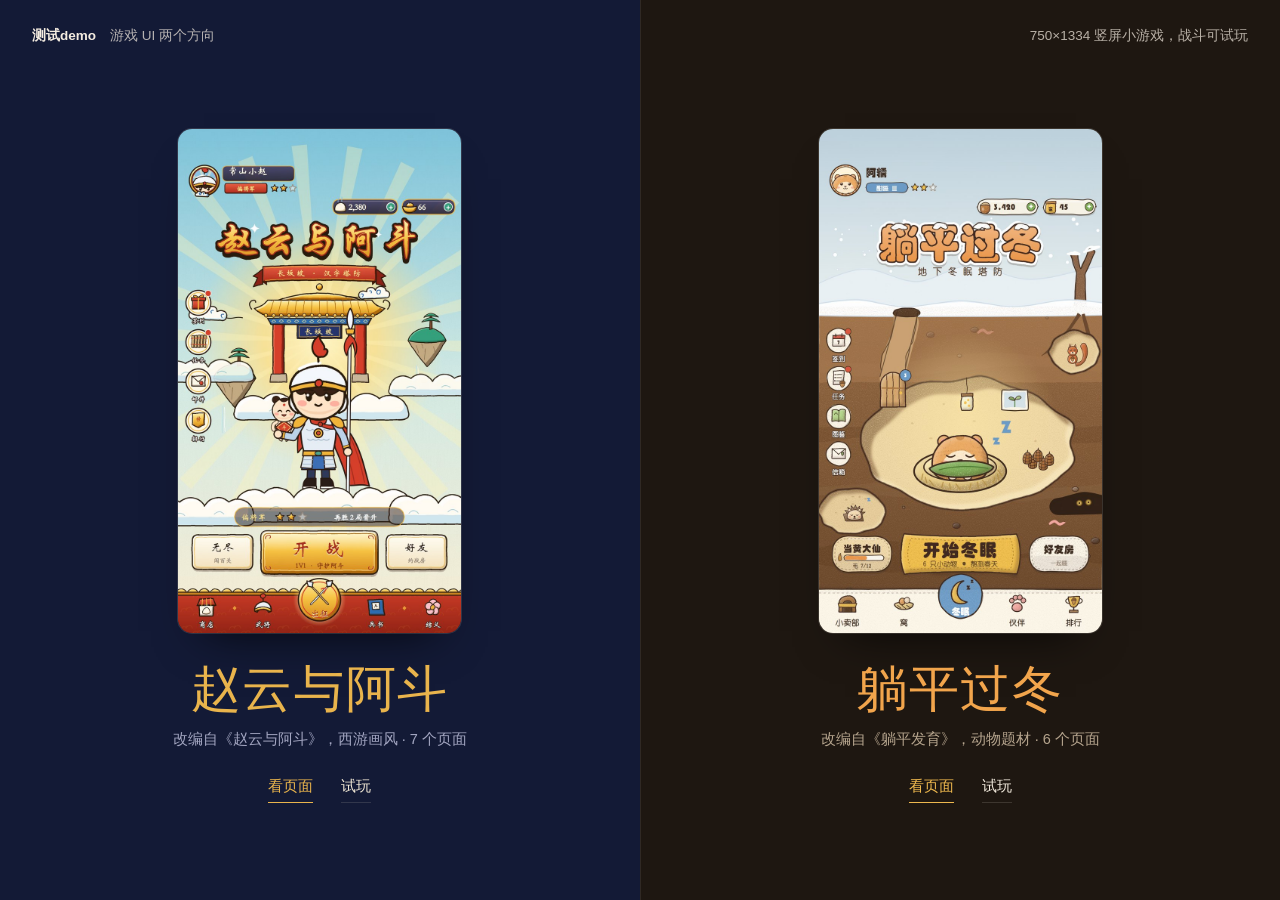
==== commit f6366405: "动效加回来：开场、发牌、拖动惯性、角色蹦、点开放大、跨页过渡 - 开场写进页面第一帧：标题逐字落下，截图像发牌一样进来，首页两栏滑进来 - 截图带：拖动有惯性，随速度倾斜；悬停抬起、旁边变暗；点开从原" ====
--- a/index.html
+++ b/index.html
@@ -6,26 +6,66 @@
 <title>测试demo · 游戏 UI</title>
 <link rel="icon" href="data:,">
 <link rel="stylesheet" href="site/site.css">
+<script>document.documentElement.classList.add('js');addEventListener('pagereveal',function(e){if(e.viewTransition)(window.__intro||[]).forEach(function(a){a.finish()})},{once:true});</script>
 </head>
 <body>
 <div class="hub-top"><span><b>测试demo</b>　游戏 UI 两个方向</span><span>750×1334 竖屏小游戏，战斗可试玩</span></div>
 <main class="hub">
   <section class="leaf t-zy">
-    <a class="shot-a" href="方向一-赵云与阿斗/index.html"><img src="方向一-赵云与阿斗/export/web/01-主页.jpg" alt="赵云与阿斗 主页"></a>
+    <a class="shot-a" href="方向一-赵云与阿斗/index.html"><span class="tilt"><img style="view-transition-name:zy-shot" src="方向一-赵云与阿斗/export/web/01-主页.jpg" alt="赵云与阿斗 主页"></span></a>
     <div class="leaf-in">
-      <h1 class="logo">赵云与阿斗</h1>
+      <h1 class="logo" style="view-transition-name:zy-logo">赵云与阿斗</h1>
       <p>改编自《赵云与阿斗》，西游画风 · 7 个页面</p>
       <div class="acts"><a class="tl strong" href="方向一-赵云与阿斗/index.html">看页面</a><a class="tl" href="方向一-赵云与阿斗/demo.html">试玩</a></div>
     </div>
   </section>
   <section class="leaf t-tp">
-    <a class="shot-a" href="方向二-躺平过冬/index.html"><img src="方向二-躺平过冬/export/web/01-主页.jpg" alt="躺平过冬 主页"></a>
+    <a class="shot-a" href="方向二-躺平过冬/index.html"><span class="tilt"><img style="view-transition-name:tp-shot" src="方向二-躺平过冬/export/web/01-主页.jpg" alt="躺平过冬 主页"></span></a>
     <div class="leaf-in">
-      <h1 class="logo">躺平过冬</h1>
+      <h1 class="logo" style="view-transition-name:tp-logo">躺平过冬</h1>
       <p>改编自《躺平发育》，动物题材 · 6 个页面</p>
       <div class="acts"><a class="tl strong" href="方向二-躺平过冬/index.html">看页面</a><a class="tl" href="方向二-躺平过冬/demo.html">试玩</a></div>
     </div>
   </section>
 </main>
+<!-- intro -->
+<script>
+(function () {
+  if (matchMedia('(prefers-reduced-motion: reduce)').matches) return;
+  var E = 'cubic-bezier(.2,.8,.2,1)', L = window.__intro = [];
+  var A = function (el, kf, o) { if (!el) return; o.fill = 'backwards'; o.easing = o.easing || E; L.push(el.animate(kf, o)); };
+  var q = function (s) { return document.querySelector(s); }, qa = function (s) { return [].slice.call(document.querySelectorAll(s)); };
+  // 标题逐字落下
+  var drop = function (el, delay) {
+    if (!el) return;
+    el.innerHTML = Array.from(el.textContent).map(function (c) { return '<span class="c">' + c + '</span>'; }).join('');
+    [].slice.call(el.children).forEach(function (c, i) {
+      A(c, [{ transform: 'translateY(-60px) rotate(-10deg)', opacity: 0 }, { transform: 'translateY(8px) rotate(3deg)', opacity: 1, offset: .62 },
+        { transform: 'translateY(-3px) rotate(-1deg)', offset: .82 }, { transform: 'none', opacity: 1 }], { duration: 760, delay: delay + i * 70 });
+    });
+  };
+  var up = function (el, d) { A(el, [{ opacity: 0, transform: 'translateY(14px)' }, { opacity: 1, transform: 'none' }], { duration: 700, delay: d }); };
+  if (q('.head')) {
+    A(q('.nav'), [{ transform: 'translateY(-100%)' }, { transform: 'none' }], { duration: 600 });
+    drop(q('.head .logo'), 80);
+    up(q('.head p'), 380);
+    qa('.head .meta > *').forEach(function (m, i) { up(m, 480 + i * 70); });
+    // 截图像发牌一样一张张进来
+    qa('#gallery .shot').forEach(function (f, i) {
+      A(f, [{ transform: 'translateX(160px) rotate(6deg) scale(.9)', opacity: 0 }, { transform: 'translateX(-8px) rotate(-.6deg)', opacity: 1, offset: .7 },
+        { transform: 'none', opacity: 1 }], { duration: 900, delay: 180 + i * 95 });
+    });
+  }
+  qa('.hub .leaf').forEach(function (lf, i) {
+    var dir = i ? 1 : -1;
+    A(lf.querySelector('.shot-a'), [{ transform: 'translateX(' + dir * 90 + 'px) rotate(' + dir * 8 + 'deg)', opacity: 0 }, { transform: 'none', opacity: 1 }], { duration: 1000, delay: 120 + i * 140 });
+    drop(lf.querySelector('.logo'), 380 + i * 160);
+    up(lf.querySelector('.leaf-in p'), 700 + i * 140);
+    up(lf.querySelector('.leaf-in .acts'), 820 + i * 140);
+  });
+})();
+</script>
+<!-- /intro -->
+<script src="site/site.js"></script>
 </body>
 </html>
--- a/site/site.css
+++ b/site/site.css
@@ -3,6 +3,8 @@
    两套底色：.t-zy 赵云与阿斗（深蓝）/ .t-tp 躺平过冬（深棕）。 */
 
 :root {
+  --ease: cubic-bezier(.2, .8, .2, 1);
+  --spring: cubic-bezier(.34, 1.5, .5, 1);
   --ui: "Microsoft YaHei UI", "Microsoft YaHei", "PingFang SC", "Hiragino Sans GB", sans-serif;
   --serif: "STZhongsong", "华文中宋", "STSong", "Songti SC", "SimSun", serif;
   --num: "Bahnschrift", "DIN Alternate", "Segoe UI", sans-serif;
@@ -33,10 +35,11 @@
 .crumb { display: flex; align-items: center; gap: 10px; color: var(--mute); }
 .crumb a:hover { color: var(--ink); }
 .crumb b { color: var(--ink); font-weight: 600; }
-.nav .links { margin-left: auto; display: flex; gap: 26px; }
+.nav .links { margin-left: auto; display: flex; gap: 26px; position: relative; }
 .nav .links a { color: var(--mute); padding: 17px 0 15px; border-bottom: 2px solid transparent; transition: color .2s; }
 .nav .links a:hover { color: var(--ink); }
-.nav .links a.on { color: var(--ink); border-color: var(--accent); }
+.nav .links a.on { color: var(--ink); }
+.nav .links .ink { position: absolute; bottom: -1px; left: 0; height: 2px; width: 0; background: var(--accent); border-radius: 2px; transition: transform .45s var(--spring), width .45s var(--spring), opacity .2s; opacity: 0; pointer-events: none; }
 .nav .other { color: var(--mute); padding-left: 26px; border-left: 1px solid var(--line); }
 .nav .other:hover { color: var(--accent); }
 
@@ -64,7 +67,12 @@
 .gallery.drag { cursor: grabbing; scroll-snap-type: none; }
 .gallery.drag .shot { pointer-events: none; }
 .shot { flex: 0 0 clamp(280px, calc((100vh - 236px) * 750 / 1334), 520px); margin: 0; scroll-snap-align: start; cursor: zoom-in; }
-.shot img { width: 100%; aspect-ratio: 750 / 1334; object-fit: cover; border-radius: 16px; background: #000; box-shadow: 0 0 0 1px var(--line), 0 18px 36px -22px rgba(0, 0, 0, .7); -webkit-user-drag: none; user-select: none; }
+.shot { transform: perspective(1400px) rotateY(var(--tilt, 0deg)); transform-origin: 50% 50%; }
+.shot img { width: 100%; aspect-ratio: 750 / 1334; object-fit: cover; border-radius: 16px; background: #000; box-shadow: 0 0 0 1px var(--line), 0 18px 36px -22px rgba(0, 0, 0, .7); -webkit-user-drag: none; user-select: none; transition: transform .5s var(--spring), box-shadow .5s var(--ease), filter .4s; }
+.gallery:not(.drag) .shot:hover img { transform: translateY(-12px); box-shadow: 0 0 0 1px var(--line), 0 34px 50px -24px rgba(0, 0, 0, .85); }
+.gallery:not(.drag):hover .shot:not(:hover) img { filter: brightness(.72) saturate(.85); }
+.shot figcaption b { transition: color .3s; }
+.shot:hover figcaption b { color: var(--accent); }
 .shot figcaption { margin-top: 16px; display: grid; grid-template-columns: 30px 1fr; column-gap: 8px; }
 .shot figcaption em { font: 13px/1.9 var(--num); font-style: normal; color: var(--dim); }
 .shot figcaption b { font-weight: 600; font-size: 15.5px; }
@@ -102,10 +110,12 @@
 
 /* ---------- 视觉 ---------- */
 .stage { border-radius: 10px; overflow: hidden; box-shadow: 0 0 0 1px var(--line); }
-.stage svg { display: block; width: 100%; height: auto; }
+.stage .lu { position: relative; width: 100%; }
+.stage .lu .bg { width: 100%; height: auto; }
+.stage .lu .hop { position: absolute; height: auto; max-width: none; will-change: transform; }
 .parts { display: grid; grid-template-columns: repeat(4, 1fr); border-top: 1px solid var(--line); border-left: 1px solid var(--line); }
 .part { border-right: 1px solid var(--line); border-bottom: 1px solid var(--line); padding: 22px 18px 14px; display: grid; justify-items: center; align-content: space-between; gap: 12px; }
-.part svg { width: 100%; height: 124px; }
+.part img { width: 100%; height: 124px; object-fit: contain; }
 .part span { font-size: 13px; color: var(--mute); }
 .pal { display: flex; flex-wrap: wrap; gap: 22px 28px; }
 .sw { display: grid; grid-template-columns: 44px auto; column-gap: 12px; align-items: center; }
@@ -155,13 +165,21 @@
 .foot .nx:hover b { color: var(--accent); }
 
 /* ---------- 首页：两栏 ---------- */
-.hub { min-height: 100vh; display: grid; grid-template-columns: 1fr 1fr; }
-.leaf { display: flex; flex-direction: column; align-items: center; justify-content: center; gap: 30px; padding: 88px 6vw 56px; background: var(--bg); color: var(--ink); }
+.hub { min-height: 100vh; display: flex; overflow: hidden; }
+.leaf { flex: 1 1 0; min-width: 0; display: flex; flex-direction: column; align-items: center; justify-content: center; gap: 30px; padding: 88px 4vw 56px; background: var(--bg); color: var(--ink); transition: flex-grow .7s var(--ease); }
+.hub:hover .leaf { flex-grow: .82; }
+.hub .leaf:hover { flex-grow: 1.18; }
 .leaf + .leaf { border-left: 1px solid rgba(255, 255, 255, .08); }
-.leaf .shot-a { width: calc(56vh * 750 / 1334); }
-.leaf .shot-a img { border-radius: 14px; box-shadow: 0 0 0 1px var(--line), 0 24px 44px -26px rgba(0, 0, 0, .8); }
+.leaf .shot-a { width: calc(56vh * 750 / 1334); perspective: 900px; }
+.leaf .tilt { display: block; transform: rotateX(var(--rx, 0deg)) rotateY(var(--ry, 0deg)); transition: transform .5s var(--ease); transform-style: preserve-3d; }
+.leaf .shot-a img { border-radius: 14px; box-shadow: 0 0 0 1px var(--line), 0 24px 44px -26px rgba(0, 0, 0, .8); animation: float 5s ease-in-out infinite; transition: box-shadow .5s; }
+.leaf.t-tp .shot-a img { animation-delay: -2.5s; }
+.leaf:hover .shot-a img { box-shadow: 0 0 0 1px var(--line), 0 40px 60px -28px rgba(0, 0, 0, .9); }
+@keyframes float { 0%, 100% { translate: 0 0; } 50% { translate: 0 -10px; } }
+.hub:hover .leaf:not(:hover) .shot-a, .hub:hover .leaf:not(:hover) .leaf-in { opacity: .55; }
+.leaf .shot-a, .leaf-in { transition: opacity .5s; }
 .leaf-in { text-align: center; }
-.leaf .logo { font-size: clamp(46px, 5.6vh, 66px); }
+.leaf .logo { font-size: clamp(46px, 5.6vh, 66px); white-space: nowrap; }
 .leaf-in p { margin: 10px 0 0; color: var(--mute); font-size: 14.5px; }
 .leaf-in .acts { margin-top: 20px; display: flex; gap: 28px; justify-content: center; font-size: 15px; }
 .hub-top { position: absolute; top: 0; left: 0; right: 0; display: flex; justify-content: space-between; padding: 24px 32px; font-size: 13.5px; color: rgba(244, 236, 224, .72); pointer-events: none; }
@@ -210,7 +228,7 @@
   /* 角色台横着滑 */
   .stage { overflow-x: auto; scrollbar-width: none; }
   .stage::-webkit-scrollbar { display: none; }
-  .stage svg { width: 900px; max-width: none; }
+  .stage .lu { width: 900px; }
   .parts { grid-template-columns: 1fr; }
   .type { grid-template-columns: 1fr; }
   .type > div + div { padding-left: 0; border-left: 0; }
@@ -219,7 +237,8 @@
   .pn-pages { grid-template-columns: repeat(2, 1fr); }
   .pn-acts { grid-template-columns: 1fr 1fr; }
   /* 首页：上下排 */
-  .hub { grid-template-columns: 1fr; }
+  .hub { flex-direction: column; }
+  .hub:hover .leaf:not(:hover) .shot-a, .hub:hover .leaf:not(:hover) .leaf-in { opacity: 1; }
   .leaf { min-height: 100svh; padding: 76px 24px 48px; gap: 24px; }
   .leaf + .leaf { border-left: 0; border-top: 1px solid rgba(255, 255, 255, .08); }
   .leaf .shot-a { width: min(62vw, calc(58svh * 750 / 1334)); }
@@ -232,4 +251,49 @@
   .full #phone { width: min(100%, calc((100svh - 50px - 28px) * 750 / 1334)); margin: 0 auto; }
   .full .panel { max-height: none; margin-top: 24px; }
 }
-@media (prefers-reduced-motion: reduce) { * { transition: none !important; scroll-behavior: auto !important; } }
+/* ---------- 动效 ---------- */
+/* 进场：js 先挂上 data-anim，滚到了加 .on */
+.js [data-anim] { opacity: 0; transform: translateY(28px); transition: opacity .8s var(--ease), transform .9s var(--ease); transition-delay: var(--dl, 0s); }
+.js [data-anim].on { opacity: 1; transform: none; }
+.js [data-anim=h] { opacity: 1; transform: translateY(24px); clip-path: inset(0 0 100% 0); transition: clip-path .8s var(--ease), transform .8s var(--ease); }
+.js [data-anim=h].on { clip-path: inset(-10% -5% -20% -5%); transform: none; }
+.js [data-anim=wipe] { opacity: 1; transform: none; clip-path: inset(0 100% 0 0); transition: clip-path 1s var(--ease) .2s; }
+.js [data-anim=wipe].on { clip-path: inset(0 -2% 0 0); }
+.js [data-anim=rows], .js [data-anim=pop], .js [data-anim=stage] { opacity: 1; transform: none; }
+.js [data-anim=rows] > * { opacity: 0; transform: translateX(-36px); transition: opacity .6s var(--ease), transform .8s var(--ease); transition-delay: calc(var(--i, 0) * 70ms); }
+.js [data-anim=rows].on > * { opacity: 1; transform: none; }
+.js [data-anim=pop] > * { opacity: 0; transform: translateY(22px) scale(.86); transition: opacity .5s var(--ease), transform .75s var(--spring); transition-delay: calc(var(--i, 0) * 60ms); }
+.js [data-anim=pop].on > * { opacity: 1; transform: none; }
+/* 角色：原地晃，悬停跳一下 */
+.hop { transform-origin: 50% 92%; animation: bob 2.8s ease-in-out infinite; animation-delay: calc(var(--i) * -.4s); cursor: pointer; }
+.hop.jump { animation: jump .62s var(--ease); }
+@keyframes bob { 0%, 100% { transform: translateY(0) scale(1.012, .988); } 50% { transform: translateY(-6px) scale(.994, 1.006); } }
+@keyframes jump { 0% { transform: scale(1.08, .9); } 30% { transform: translateY(-34px) scale(.94, 1.08); } 60% { transform: translateY(0) scale(1.1, .88); } 80% { transform: translateY(-6px) scale(.98, 1.03); } 100% { transform: none; } }
+/* 零件、色块、字样：悬停 */
+.part img { transition: transform .5s var(--spring); }
+.part:hover img { transform: translateY(-6px) scale(1.06); }
+.part { transition: background .3s; }
+.part:hover { background: rgba(255, 255, 255, .03); }
+.sw i { transition: transform .45s var(--spring), border-radius .45s var(--ease); }
+.sw:hover i { transform: scale(1.18) rotate(-6deg); border-radius: 50%; }
+.type .smp { transition: letter-spacing .6s var(--ease), transform .6s var(--spring); transform-origin: left center; }
+.type > div:hover .smp { letter-spacing: .08em; transform: scale(1.04); }
+.foot .nx b, .foot .nx { transition: color .3s, letter-spacing .5s var(--ease); }
+.foot .nx:hover { letter-spacing: .06em; }
+.tl { transition: border-color .2s, color .2s, gap .3s var(--ease); }
+.tl:hover { gap: 10px; }
+/* 标题逐字落下 */
+.logo .c { display: inline-block; }
+/* 跨页过渡（支持的浏览器里，首页和方向页之间标题、截图会接上） */
+@view-transition { navigation: auto; }
+::view-transition-old(root) { animation: vt-out .3s ease both; }
+::view-transition-new(root) { animation: vt-in .5s var(--ease) both; }
+::view-transition-group(*) { animation-duration: .6s; animation-timing-function: cubic-bezier(.2, .8, .2, 1); }
+@keyframes vt-out { to { opacity: 0; } }
+@keyframes vt-in { from { opacity: 0; transform: translateY(16px); } }
+
+@media (prefers-reduced-motion: reduce) {
+  * { transition: none !important; animation: none !important; scroll-behavior: auto !important; }
+  .js [data-anim], .js [data-anim] > * { opacity: 1 !important; transform: none !important; clip-path: none !important; }
+  @view-transition { navigation: none; }
+}
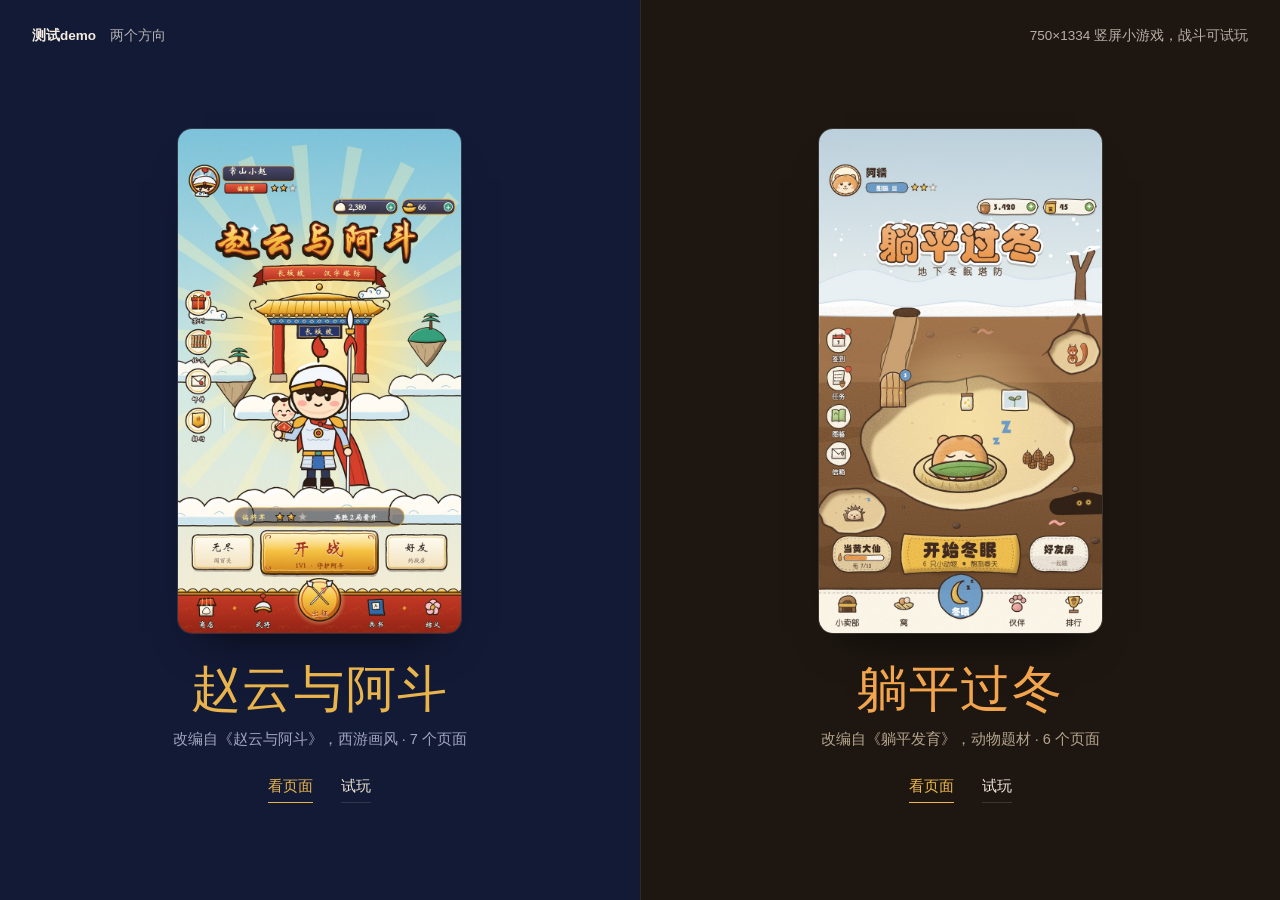
==== commit 05246123: "首页标题不再写「游戏 UI」，只留「测试demo」 Co-Authored-By: Claude Opus 5.5 <noreply@anthropic.com>" ====
--- a/index.html
+++ b/index.html
@@ -3,13 +3,13 @@
 <head>
 <meta charset="utf-8">
 <meta name="viewport" content="width=device-width,initial-scale=1">
-<title>测试demo · 游戏 UI</title>
+<title>测试demo</title>
 <link rel="icon" href="data:,">
 <link rel="stylesheet" href="site/site.css">
 <script>document.documentElement.classList.add('js');addEventListener('pagereveal',function(e){if(e.viewTransition)(window.__intro||[]).forEach(function(a){a.finish()})},{once:true});</script>
 </head>
 <body>
-<div class="hub-top"><span><b>测试demo</b>　游戏 UI 两个方向</span><span>750×1334 竖屏小游戏，战斗可试玩</span></div>
+<div class="hub-top"><span><b>测试demo</b>　两个方向</span><span>750×1334 竖屏小游戏，战斗可试玩</span></div>
 <main class="hub">
   <section class="leaf t-zy">
     <a class="shot-a" href="方向一-赵云与阿斗/index.html"><span class="tilt"><img style="view-transition-name:zy-shot" src="方向一-赵云与阿斗/export/web/01-主页.jpg" alt="赵云与阿斗 主页"></span></a>
